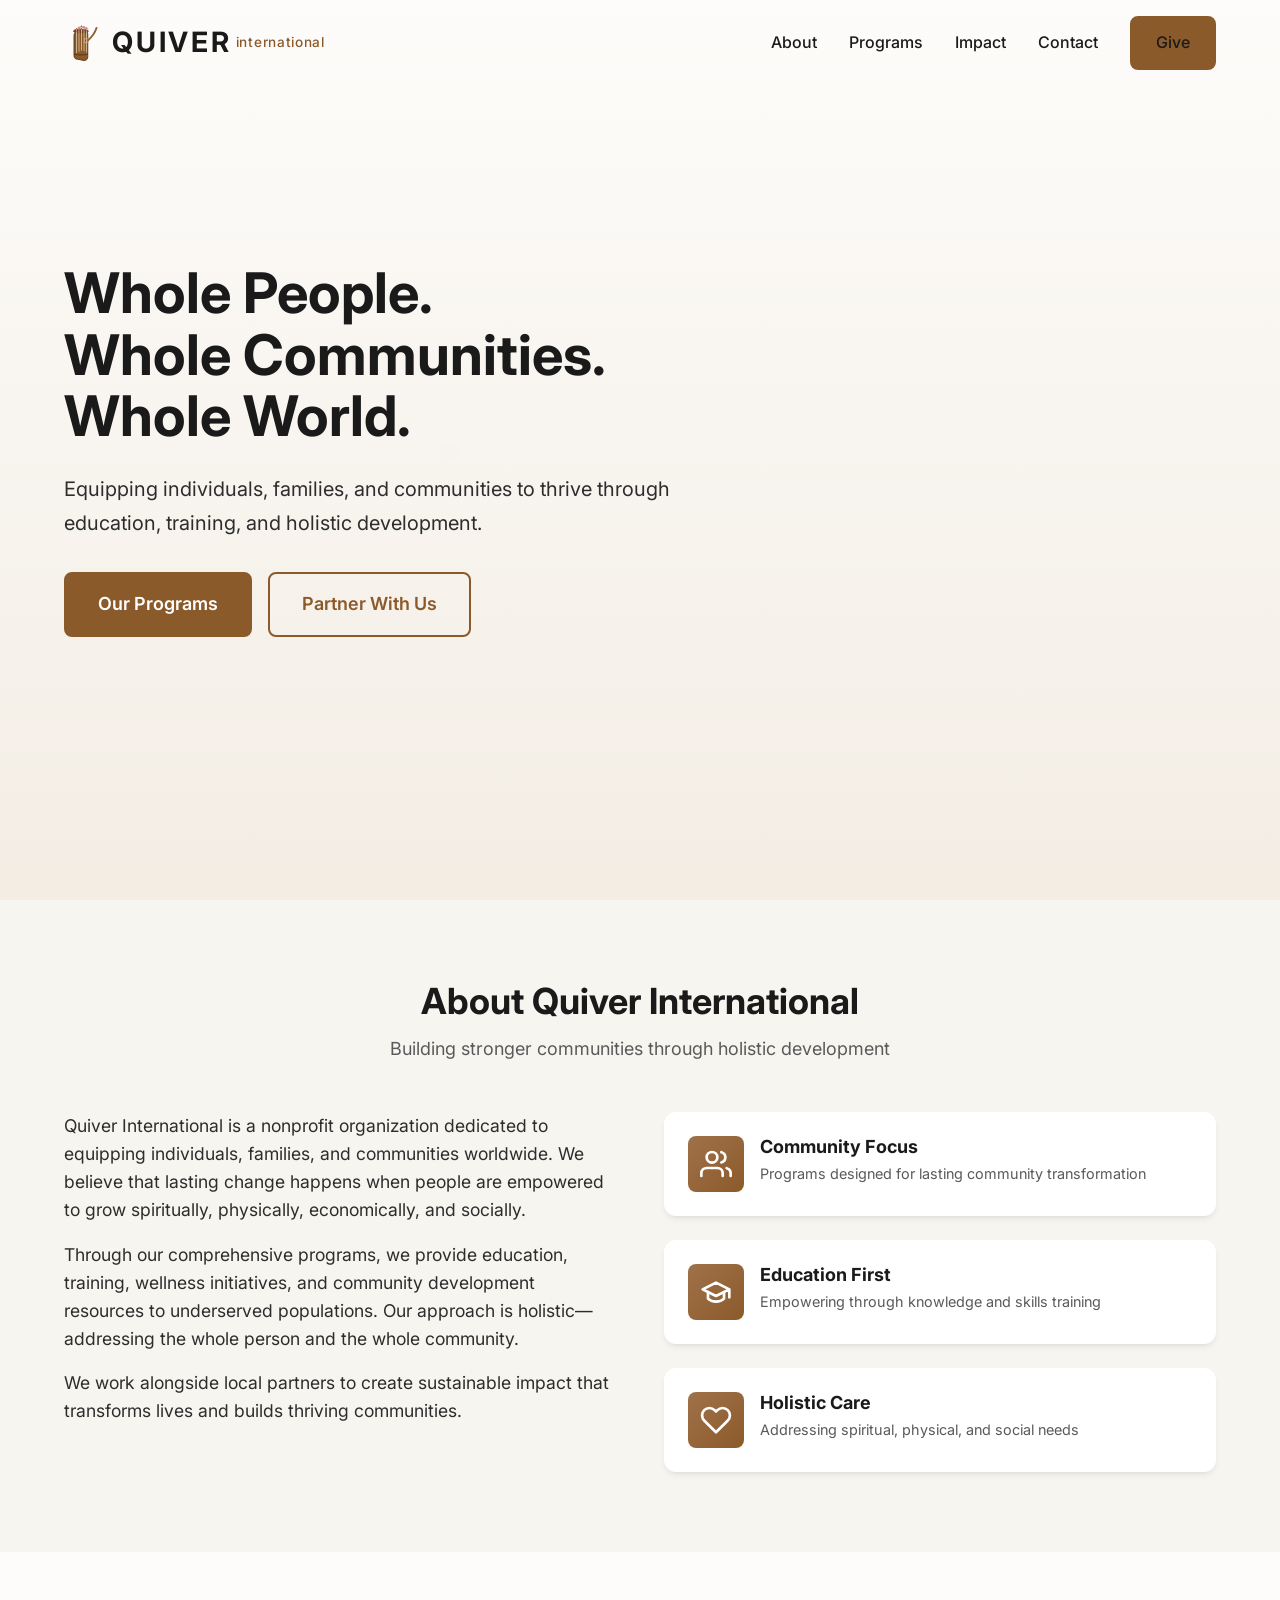
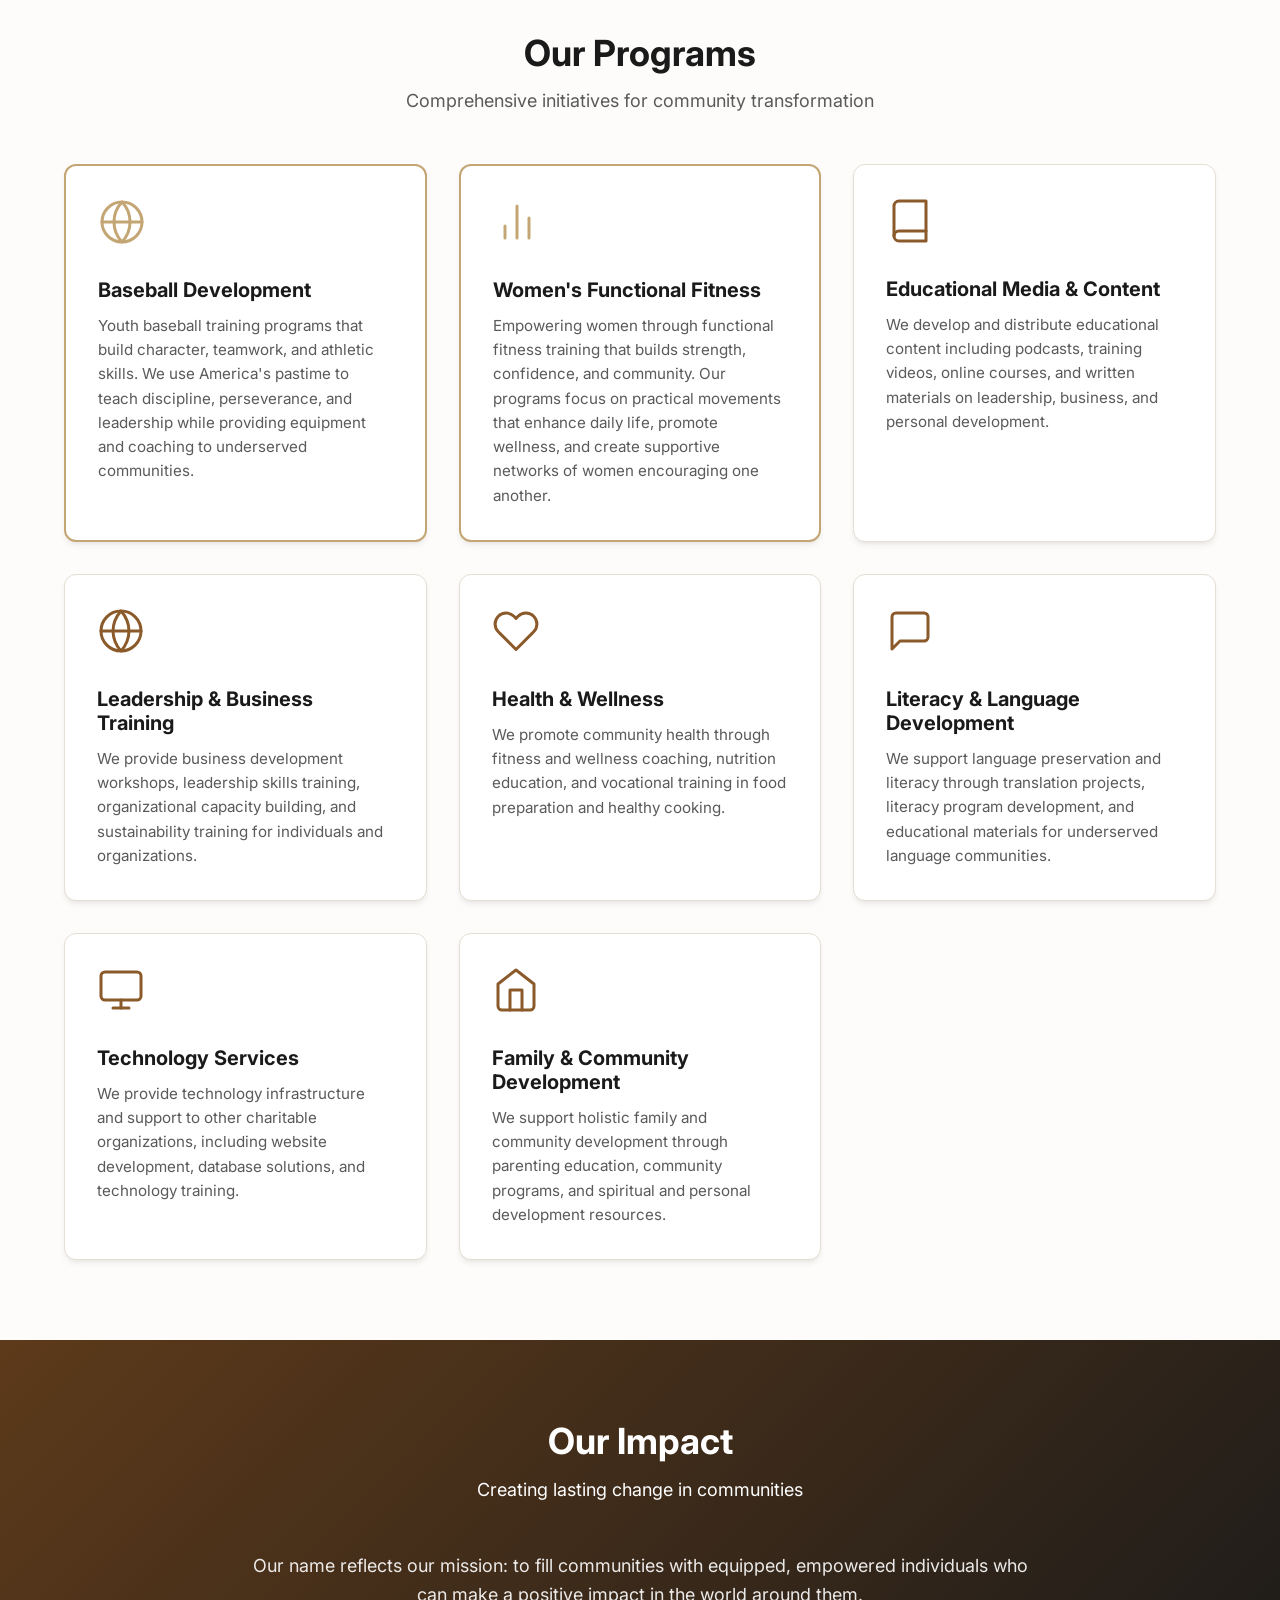
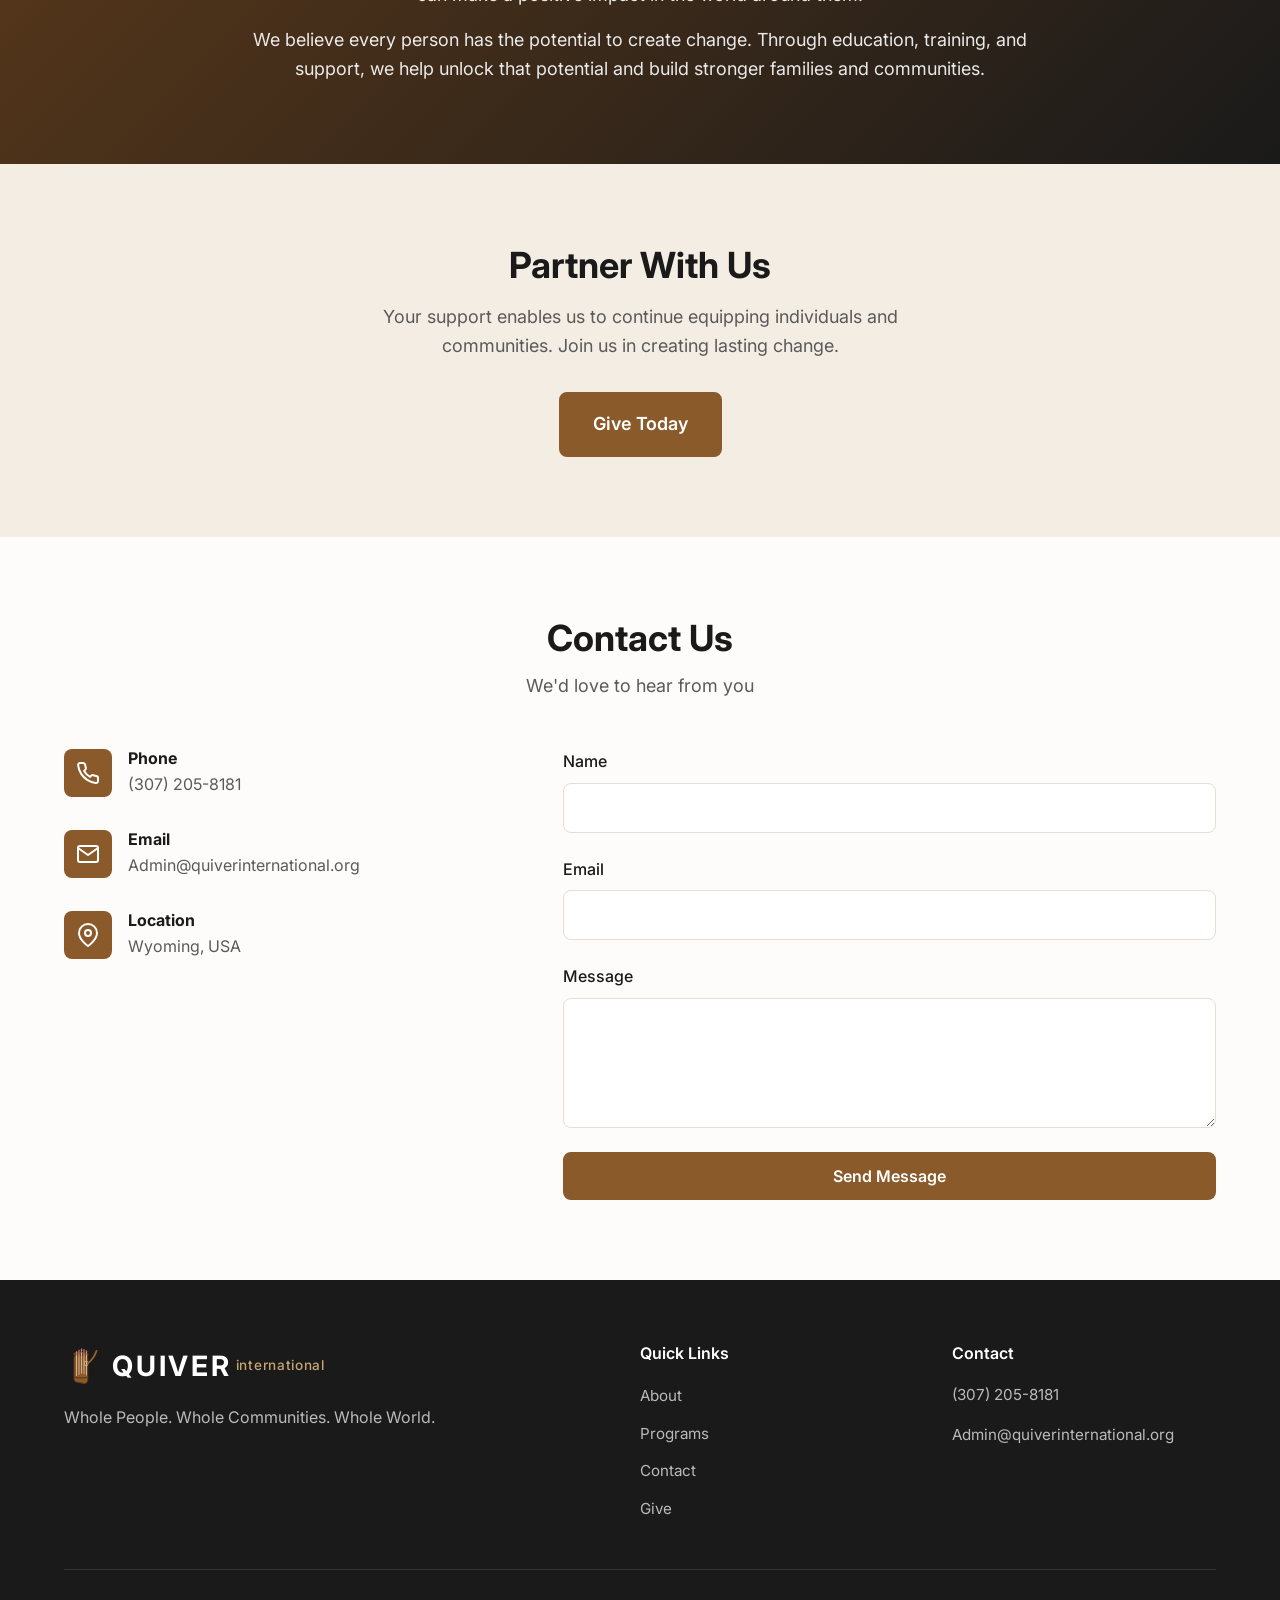
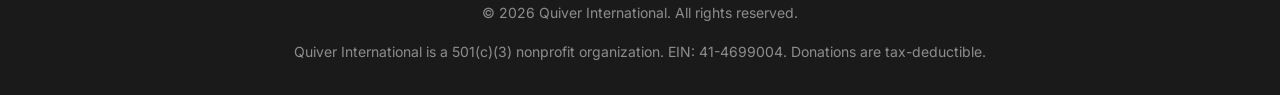
==== index.html @ 112a7ec3 "Initial commit: Quiver International nonprofit website - Main landing page with About, Programs, Imp" ====
<!DOCTYPE html>
<html lang="en">
<head>
    <meta charset="UTF-8">
    <meta name="viewport" content="width=device-width, initial-scale=1.0">
    <title>Quiver International | Whole People. Whole Communities. Whole World.</title>
    <meta name="description" content="Quiver International equips individuals, families, and communities through education, training, wellness initiatives, and holistic development programs.">
    <link rel="icon" type="image/svg+xml" href="assets/images/favicon.svg">
    <link rel="stylesheet" href="assets/css/style.css">
    <link rel="preconnect" href="https://fonts.googleapis.com">
    <link rel="preconnect" href="https://fonts.gstatic.com" crossorigin>
    <link href="https://fonts.googleapis.com/css2?family=Inter:wght@400;500;600;700;800&display=swap" rel="stylesheet">
</head>
<body>
    <!-- Navigation -->
    <nav class="navbar">
        <div class="container">
            <a href="index.html" class="logo">
                <img src="assets/images/favicon.svg" alt="" class="logo-icon">
                <span class="logo-text">QUIVER</span>
                <span class="logo-accent">international</span>
            </a>
            <button class="nav-toggle" aria-label="Toggle navigation">
                <span></span>
                <span></span>
                <span></span>
            </button>
            <ul class="nav-menu">
                <li><a href="#about">About</a></li>
                <li><a href="#programs">Programs</a></li>
                <li><a href="#impact">Impact</a></li>
                <li><a href="#contact">Contact</a></li>
                <li><a href="give.html" class="btn btn-primary">Give</a></li>
            </ul>
        </div>
    </nav>

    <!-- Hero Section -->
    <header class="hero">
        <div class="hero-overlay"></div>
        <div class="container">
            <div class="hero-content">
                <h1>Whole People.<br>Whole Communities.<br>Whole World.</h1>
                <p class="hero-subtitle">Equipping individuals, families, and communities to thrive through education, training, and holistic development.</p>
                <div class="hero-buttons">
                    <a href="#programs" class="btn btn-primary btn-large">Our Programs</a>
                    <a href="give.html" class="btn btn-outline btn-large">Partner With Us</a>
                </div>
            </div>
        </div>
    </header>

    <!-- About Section -->
    <section id="about" class="section about">
        <div class="container">
            <div class="section-header">
                <h2>About Quiver International</h2>
                <p class="section-subtitle">Building stronger communities through holistic development</p>
            </div>
            <div class="about-grid">
                <div class="about-content">
                    <p>Quiver International is a nonprofit organization dedicated to equipping individuals, families, and communities worldwide. We believe that lasting change happens when people are empowered to grow spiritually, physically, economically, and socially.</p>
                    <p>Through our comprehensive programs, we provide education, training, wellness initiatives, and community development resources to underserved populations. Our approach is holistic—addressing the whole person and the whole community.</p>
                    <p>We work alongside local partners to create sustainable impact that transforms lives and builds thriving communities.</p>
                </div>
                <div class="about-stats">
                    <div class="stat-card">
                        <div class="stat-icon">
                            <svg xmlns="http://www.w3.org/2000/svg" width="32" height="32" viewBox="0 0 24 24" fill="none" stroke="currentColor" stroke-width="2" stroke-linecap="round" stroke-linejoin="round"><path d="M17 21v-2a4 4 0 0 0-4-4H5a4 4 0 0 0-4 4v2"></path><circle cx="9" cy="7" r="4"></circle><path d="M23 21v-2a4 4 0 0 0-3-3.87"></path><path d="M16 3.13a4 4 0 0 1 0 7.75"></path></svg>
                        </div>
                        <div>
                            <h3>Community Focus</h3>
                            <p>Programs designed for lasting community transformation</p>
                        </div>
                    </div>
                    <div class="stat-card">
                        <div class="stat-icon">
                            <svg xmlns="http://www.w3.org/2000/svg" width="32" height="32" viewBox="0 0 24 24" fill="none" stroke="currentColor" stroke-width="2" stroke-linecap="round" stroke-linejoin="round"><path d="M22 10v6M2 10l10-5 10 5-10 5z"></path><path d="M6 12v5c3 3 9 3 12 0v-5"></path></svg>
                        </div>
                        <div>
                            <h3>Education First</h3>
                            <p>Empowering through knowledge and skills training</p>
                        </div>
                    </div>
                    <div class="stat-card">
                        <div class="stat-icon">
                            <svg xmlns="http://www.w3.org/2000/svg" width="32" height="32" viewBox="0 0 24 24" fill="none" stroke="currentColor" stroke-width="2" stroke-linecap="round" stroke-linejoin="round"><path d="M20.84 4.61a5.5 5.5 0 0 0-7.78 0L12 5.67l-1.06-1.06a5.5 5.5 0 0 0-7.78 7.78l1.06 1.06L12 21.23l7.78-7.78 1.06-1.06a5.5 5.5 0 0 0 0-7.78z"></path></svg>
                        </div>
                        <div>
                            <h3>Holistic Care</h3>
                            <p>Addressing spiritual, physical, and social needs</p>
                        </div>
                    </div>
                </div>
            </div>
        </div>
    </section>

    <!-- Programs Section -->
    <section id="programs" class="section programs">
        <div class="container">
            <div class="section-header">
                <h2>Our Programs</h2>
                <p class="section-subtitle">Comprehensive initiatives for community transformation</p>
            </div>
            <div class="programs-grid">
                <div class="program-card featured">
                    <div class="program-icon">
                        <svg xmlns="http://www.w3.org/2000/svg" width="48" height="48" viewBox="0 0 24 24" fill="none" stroke="currentColor" stroke-width="1.5" stroke-linecap="round" stroke-linejoin="round"><circle cx="12" cy="12" r="10"></circle><path d="M12 2a14.5 14.5 0 0 0 0 20 14.5 14.5 0 0 0 0-20"></path><path d="M2 12h20"></path></svg>
                    </div>
                    <h3>Baseball Development</h3>
                    <p>Youth baseball training programs that build character, teamwork, and athletic skills. We use America's pastime to teach discipline, perseverance, and leadership while providing equipment and coaching to underserved communities.</p>
                </div>
                <div class="program-card featured">
                    <div class="program-icon">
                        <svg xmlns="http://www.w3.org/2000/svg" width="48" height="48" viewBox="0 0 24 24" fill="none" stroke="currentColor" stroke-width="1.5" stroke-linecap="round" stroke-linejoin="round"><path d="M18 20V10"></path><path d="M12 20V4"></path><path d="M6 20v-6"></path></svg>
                    </div>
                    <h3>Women's Functional Fitness</h3>
                    <p>Empowering women through functional fitness training that builds strength, confidence, and community. Our programs focus on practical movements that enhance daily life, promote wellness, and create supportive networks of women encouraging one another.</p>
                </div>
                <div class="program-card">
                    <div class="program-icon">
                        <svg xmlns="http://www.w3.org/2000/svg" width="48" height="48" viewBox="0 0 24 24" fill="none" stroke="currentColor" stroke-width="1.5" stroke-linecap="round" stroke-linejoin="round"><path d="M4 19.5A2.5 2.5 0 0 1 6.5 17H20"></path><path d="M6.5 2H20v20H6.5A2.5 2.5 0 0 1 4 19.5v-15A2.5 2.5 0 0 1 6.5 2z"></path></svg>
                    </div>
                    <h3>Educational Media & Content</h3>
                    <p>We develop and distribute educational content including podcasts, training videos, online courses, and written materials on leadership, business, and personal development.</p>
                </div>
                <div class="program-card">
                    <div class="program-icon">
                        <svg xmlns="http://www.w3.org/2000/svg" width="48" height="48" viewBox="0 0 24 24" fill="none" stroke="currentColor" stroke-width="1.5" stroke-linecap="round" stroke-linejoin="round"><circle cx="12" cy="12" r="10"></circle><line x1="2" y1="12" x2="22" y2="12"></line><path d="M12 2a15.3 15.3 0 0 1 4 10 15.3 15.3 0 0 1-4 10 15.3 15.3 0 0 1-4-10 15.3 15.3 0 0 1 4-10z"></path></svg>
                    </div>
                    <h3>Leadership & Business Training</h3>
                    <p>We provide business development workshops, leadership skills training, organizational capacity building, and sustainability training for individuals and organizations.</p>
                </div>
                <div class="program-card">
                    <div class="program-icon">
                        <svg xmlns="http://www.w3.org/2000/svg" width="48" height="48" viewBox="0 0 24 24" fill="none" stroke="currentColor" stroke-width="1.5" stroke-linecap="round" stroke-linejoin="round"><path d="M20.84 4.61a5.5 5.5 0 0 0-7.78 0L12 5.67l-1.06-1.06a5.5 5.5 0 0 0-7.78 7.78l1.06 1.06L12 21.23l7.78-7.78 1.06-1.06a5.5 5.5 0 0 0 0-7.78z"></path></svg>
                    </div>
                    <h3>Health & Wellness</h3>
                    <p>We promote community health through fitness and wellness coaching, nutrition education, and vocational training in food preparation and healthy cooking.</p>
                </div>
                <div class="program-card">
                    <div class="program-icon">
                        <svg xmlns="http://www.w3.org/2000/svg" width="48" height="48" viewBox="0 0 24 24" fill="none" stroke="currentColor" stroke-width="1.5" stroke-linecap="round" stroke-linejoin="round"><path d="M21 15a2 2 0 0 1-2 2H7l-4 4V5a2 2 0 0 1 2-2h14a2 2 0 0 1 2 2z"></path></svg>
                    </div>
                    <h3>Literacy & Language Development</h3>
                    <p>We support language preservation and literacy through translation projects, literacy program development, and educational materials for underserved language communities.</p>
                </div>
                <div class="program-card">
                    <div class="program-icon">
                        <svg xmlns="http://www.w3.org/2000/svg" width="48" height="48" viewBox="0 0 24 24" fill="none" stroke="currentColor" stroke-width="1.5" stroke-linecap="round" stroke-linejoin="round"><rect x="2" y="3" width="20" height="14" rx="2" ry="2"></rect><line x1="8" y1="21" x2="16" y2="21"></line><line x1="12" y1="17" x2="12" y2="21"></line></svg>
                    </div>
                    <h3>Technology Services</h3>
                    <p>We provide technology infrastructure and support to other charitable organizations, including website development, database solutions, and technology training.</p>
                </div>
                <div class="program-card">
                    <div class="program-icon">
                        <svg xmlns="http://www.w3.org/2000/svg" width="48" height="48" viewBox="0 0 24 24" fill="none" stroke="currentColor" stroke-width="1.5" stroke-linecap="round" stroke-linejoin="round"><path d="M3 9l9-7 9 7v11a2 2 0 0 1-2 2H5a2 2 0 0 1-2-2z"></path><polyline points="9 22 9 12 15 12 15 22"></polyline></svg>
                    </div>
                    <h3>Family & Community Development</h3>
                    <p>We support holistic family and community development through parenting education, community programs, and spiritual and personal development resources.</p>
                </div>
            </div>
        </div>
    </section>

    <!-- Impact Section -->
    <section id="impact" class="section impact">
        <div class="container">
            <div class="section-header light">
                <h2>Our Impact</h2>
                <p class="section-subtitle">Creating lasting change in communities</p>
            </div>
            <div class="impact-content">
                <div class="impact-text">
                    <p>Our name reflects our mission: to fill communities with equipped, empowered individuals who can make a positive impact in the world around them.</p>
                    <p>We believe every person has the potential to create change. Through education, training, and support, we help unlock that potential and build stronger families and communities.</p>
                </div>
            </div>
        </div>
    </section>

    <!-- CTA Section -->
    <section class="section cta">
        <div class="container">
            <div class="cta-content">
                <h2>Partner With Us</h2>
                <p>Your support enables us to continue equipping individuals and communities. Join us in creating lasting change.</p>
                <a href="give.html" class="btn btn-primary btn-large">Give Today</a>
            </div>
        </div>
    </section>

    <!-- Contact Section -->
    <section id="contact" class="section contact">
        <div class="container">
            <div class="section-header">
                <h2>Contact Us</h2>
                <p class="section-subtitle">We'd love to hear from you</p>
            </div>
            <div class="contact-grid">
                <div class="contact-info">
                    <div class="contact-item">
                        <div class="contact-icon">
                            <svg xmlns="http://www.w3.org/2000/svg" width="24" height="24" viewBox="0 0 24 24" fill="none" stroke="currentColor" stroke-width="2" stroke-linecap="round" stroke-linejoin="round"><path d="M22 16.92v3a2 2 0 0 1-2.18 2 19.79 19.79 0 0 1-8.63-3.07 19.5 19.5 0 0 1-6-6 19.79 19.79 0 0 1-3.07-8.67A2 2 0 0 1 4.11 2h3a2 2 0 0 1 2 1.72 12.84 12.84 0 0 0 .7 2.81 2 2 0 0 1-.45 2.11L8.09 9.91a16 16 0 0 0 6 6l1.27-1.27a2 2 0 0 1 2.11-.45 12.84 12.84 0 0 0 2.81.7A2 2 0 0 1 22 16.92z"></path></svg>
                        </div>
                        <div>
                            <h4>Phone</h4>
                            <a href="tel:+13072058181">(307) 205-8181</a>
                        </div>
                    </div>
                    <div class="contact-item">
                        <div class="contact-icon">
                            <svg xmlns="http://www.w3.org/2000/svg" width="24" height="24" viewBox="0 0 24 24" fill="none" stroke="currentColor" stroke-width="2" stroke-linecap="round" stroke-linejoin="round"><path d="M4 4h16c1.1 0 2 .9 2 2v12c0 1.1-.9 2-2 2H4c-1.1 0-2-.9-2-2V6c0-1.1.9-2 2-2z"></path><polyline points="22,6 12,13 2,6"></polyline></svg>
                        </div>
                        <div>
                            <h4>Email</h4>
                            <a href="mailto:Admin@quiverinternational.org">Admin@quiverinternational.org</a>
                        </div>
                    </div>
                    <div class="contact-item">
                        <div class="contact-icon">
                            <svg xmlns="http://www.w3.org/2000/svg" width="24" height="24" viewBox="0 0 24 24" fill="none" stroke="currentColor" stroke-width="2" stroke-linecap="round" stroke-linejoin="round"><path d="M21 10c0 7-9 13-9 13s-9-6-9-13a9 9 0 0 1 18 0z"></path><circle cx="12" cy="10" r="3"></circle></svg>
                        </div>
                        <div>
                            <h4>Location</h4>
                            <p>Wyoming, USA</p>
                        </div>
                    </div>
                </div>
                <div class="contact-form-wrapper">
                    <form class="contact-form" action="https://formspree.io/f/your-form-id" method="POST">
                        <div class="form-group">
                            <label for="name">Name</label>
                            <input type="text" id="name" name="name" required>
                        </div>
                        <div class="form-group">
                            <label for="email">Email</label>
                            <input type="email" id="email" name="email" required>
                        </div>
                        <div class="form-group">
                            <label for="message">Message</label>
                            <textarea id="message" name="message" rows="5" required></textarea>
                        </div>
                        <button type="submit" class="btn btn-primary">Send Message</button>
                    </form>
                </div>
            </div>
        </div>
    </section>

    <!-- Footer -->
    <footer class="footer">
        <div class="container">
            <div class="footer-content">
                <div class="footer-brand">
                    <a href="index.html" class="logo">
                        <img src="assets/images/favicon.svg" alt="" class="logo-icon">
                        <span class="logo-text">Quiver</span>
                        <span class="logo-accent">International</span>
                    </a>
                    <p>Whole People. Whole Communities. Whole World.</p>
                </div>
                <div class="footer-links">
                    <h4>Quick Links</h4>
                    <ul>
                        <li><a href="#about">About</a></li>
                        <li><a href="#programs">Programs</a></li>
                        <li><a href="#contact">Contact</a></li>
                        <li><a href="give.html">Give</a></li>
                    </ul>
                </div>
                <div class="footer-contact">
                    <h4>Contact</h4>
                    <p><a href="tel:+13072058181">(307) 205-8181</a></p>
                    <p><a href="mailto:Admin@quiverinternational.org">Admin@quiverinternational.org</a></p>
                </div>
            </div>
            <div class="footer-bottom">
                <p>&copy; 2026 Quiver International. All rights reserved.</p>
                <p>Quiver International is a 501(c)(3) nonprofit organization. EIN: 41-4699004. Donations are tax-deductible.</p>
            </div>
        </div>
    </footer>

    <script>
        // Mobile navigation toggle
        const navToggle = document.querySelector('.nav-toggle');
        const navMenu = document.querySelector('.nav-menu');

        navToggle.addEventListener('click', () => {
            navMenu.classList.toggle('active');
            navToggle.classList.toggle('active');
        });

        // Smooth scrolling for anchor links
        document.querySelectorAll('a[href^="#"]').forEach(anchor => {
            anchor.addEventListener('click', function (e) {
                e.preventDefault();
                const target = document.querySelector(this.getAttribute('href'));
                if (target) {
                    target.scrollIntoView({
                        behavior: 'smooth',
                        block: 'start'
                    });
                    // Close mobile menu if open
                    navMenu.classList.remove('active');
                    navToggle.classList.remove('active');
                }
            });
        });

        // Navbar background on scroll
        window.addEventListener('scroll', () => {
            const navbar = document.querySelector('.navbar');
            if (window.scrollY > 50) {
                navbar.classList.add('scrolled');
            } else {
                navbar.classList.remove('scrolled');
            }
        });
    </script>
</body>
</html>
---- assets/css/style.css ----
/* ========================================
   QUIVER INTERNATIONAL - STYLESHEET
   Light Professional Theme
   ======================================== */

/* CSS Variables - Warm Brown/Tan Palette */
:root {
    --color-primary: #8B5A2B;
    --color-primary-dark: #5D3A1A;
    --color-primary-light: #A0724A;
    --color-secondary: #1A1A1A;
    --color-accent: #C4A574;
    --color-accent-dark: #A68B5B;
    --color-text: #2D2D2D;
    --color-text-light: #5A5A5A;
    --color-background: #FDFCFA;
    --color-background-alt: #F7F5F0;
    --color-background-warm: #F3EDE4;
    --color-border: #E5DED3;
    --font-primary: 'Inter', -apple-system, BlinkMacSystemFont, sans-serif;
    --font-heading: 'Inter', -apple-system, BlinkMacSystemFont, sans-serif;
    --shadow-sm: 0 1px 2px 0 rgb(0 0 0 / 0.04);
    --shadow: 0 4px 6px -1px rgb(0 0 0 / 0.07), 0 2px 4px -2px rgb(0 0 0 / 0.05);
    --shadow-lg: 0 10px 15px -3px rgb(0 0 0 / 0.08), 0 4px 6px -4px rgb(0 0 0 / 0.05);
    --radius: 8px;
    --radius-lg: 12px;
    --transition: all 0.3s ease;
}

/* Reset & Base */
*, *::before, *::after {
    box-sizing: border-box;
    margin: 0;
    padding: 0;
}

html {
    scroll-behavior: smooth;
}

body {
    font-family: var(--font-primary);
    font-size: 16px;
    line-height: 1.6;
    color: var(--color-text);
    background-color: var(--color-background);
}

h1, h2, h3, h4, h5, h6 {
    font-family: var(--font-heading);
    font-weight: 700;
    line-height: 1.2;
    color: var(--color-secondary);
}

h1 { font-size: 3rem; }
h2 { font-size: 2.25rem; }
h3 { font-size: 1.5rem; }
h4 { font-size: 1.25rem; }

p { margin-bottom: 1rem; }
p:last-child { margin-bottom: 0; }

a {
    color: var(--color-primary);
    text-decoration: none;
    transition: var(--transition);
}

a:hover {
    color: var(--color-primary-dark);
}

img {
    max-width: 100%;
    height: auto;
}

ul {
    list-style: none;
}

/* Container */
.container {
    width: 100%;
    max-width: 1200px;
    margin: 0 auto;
    padding: 0 1.5rem;
}

/* Buttons */
.btn {
    display: inline-block;
    padding: 0.75rem 1.5rem;
    font-family: var(--font-primary);
    font-size: 1rem;
    font-weight: 600;
    text-align: center;
    border-radius: var(--radius);
    border: 2px solid transparent;
    cursor: pointer;
    transition: var(--transition);
}

.btn-primary {
    background-color: var(--color-primary);
    color: white;
    border-color: var(--color-primary);
}

.btn-primary:hover {
    background-color: var(--color-primary-dark);
    border-color: var(--color-primary-dark);
    color: white;
}

.btn-outline {
    background-color: transparent;
    color: var(--color-primary);
    border-color: var(--color-primary);
}

.btn-outline:hover {
    background-color: var(--color-primary);
    color: white;
}

.btn-large {
    padding: 1rem 2rem;
    font-size: 1.125rem;
}

/* Navigation */
.navbar {
    position: fixed;
    top: 0;
    left: 0;
    right: 0;
    z-index: 1000;
    padding: 1rem 0;
    transition: var(--transition);
}

.navbar .container {
    display: flex;
    align-items: center;
    justify-content: space-between;
}

.navbar.scrolled {
    background-color: var(--color-background);
    box-shadow: var(--shadow);
    padding: 0.75rem 0;
}

.logo {
    display: flex;
    align-items: center;
    gap: 0.5rem;
    font-size: 1.5rem;
    font-weight: 700;
}

.logo-icon {
    width: 40px;
    height: 40px;
}

.logo-text {
    font-family: var(--font-heading);
    font-size: 1.75rem;
    font-weight: 700;
    letter-spacing: 0.1em;
    text-transform: uppercase;
    color: var(--color-secondary);
}

.logo-accent {
    font-family: var(--font-primary);
    font-size: 0.85rem;
    font-weight: 500;
    letter-spacing: 0.05em;
    text-transform: lowercase;
    color: var(--color-primary);
    margin-left: -0.25rem;
}

.nav-menu {
    display: flex;
    align-items: center;
    gap: 2rem;
}

.nav-menu a {
    font-weight: 500;
    color: var(--color-secondary);
}

.nav-menu a:hover {
    color: var(--color-primary);
}

.nav-toggle {
    display: none;
    flex-direction: column;
    gap: 5px;
    background: none;
    border: none;
    cursor: pointer;
    padding: 0.5rem;
}

.nav-toggle span {
    width: 24px;
    height: 2px;
    background-color: var(--color-secondary);
    transition: var(--transition);
}

/* Hero Section - Light Theme */
.hero {
    position: relative;
    min-height: 100vh;
    display: flex;
    align-items: center;
    background: linear-gradient(180deg, #FDFCFA 0%, #F3EDE4 100%);
    overflow: hidden;
}

.hero-overlay {
    position: absolute;
    inset: 0;
    background: url('data:image/svg+xml,<svg xmlns="http://www.w3.org/2000/svg" viewBox="0 0 100 100"><defs><pattern id="grain" width="100" height="100" patternUnits="userSpaceOnUse"><circle cx="50" cy="50" r="1" fill="%23C4A574" opacity="0.03"/></pattern></defs><rect width="100" height="100" fill="url(%23grain)"/></svg>');
    opacity: 0.5;
}

.hero-content {
    position: relative;
    z-index: 1;
    max-width: 700px;
}

.hero h1 {
    color: var(--color-secondary);
    font-size: 3.5rem;
    margin-bottom: 1.5rem;
    line-height: 1.1;
}

.hero-subtitle {
    font-size: 1.25rem;
    color: var(--color-text);
    margin-bottom: 2rem;
    line-height: 1.7;
}

.hero-buttons {
    display: flex;
    gap: 1rem;
    flex-wrap: wrap;
}

.hero .btn-primary {
    background-color: var(--color-primary);
    border-color: var(--color-primary);
}

.hero .btn-primary:hover {
    background-color: var(--color-primary-dark);
    border-color: var(--color-primary-dark);
}

.hero .btn-outline {
    color: var(--color-primary);
    border-color: var(--color-primary);
}

.hero .btn-outline:hover {
    background-color: var(--color-primary);
    color: white;
}

/* Page Hero - Light Theme */
.page-hero {
    padding: 10rem 0 4rem;
    background: linear-gradient(180deg, #FDFCFA 0%, #F3EDE4 100%);
    text-align: center;
}

.page-hero h1 {
    color: var(--color-secondary);
    margin-bottom: 1rem;
}

.page-hero p {
    color: var(--color-text);
    font-size: 1.25rem;
    max-width: 600px;
    margin: 0 auto;
}

/* Sections */
.section {
    padding: 5rem 0;
}

.section-header {
    text-align: center;
    max-width: 700px;
    margin: 0 auto 3rem;
}

.section-header.light h2,
.section-header.light .section-subtitle {
    color: white;
}

.section-subtitle {
    font-size: 1.125rem;
    color: var(--color-text-light);
    margin-top: 0.75rem;
}

/* About Section */
.about {
    background-color: var(--color-background-alt);
}

.about-grid {
    display: grid;
    grid-template-columns: 1fr 1fr;
    gap: 3rem;
    align-items: start;
}

.about-content p {
    font-size: 1.1rem;
    color: var(--color-text);
}

.about-stats {
    display: flex;
    flex-direction: column;
    gap: 1.5rem;
}

.stat-card {
    background: white;
    padding: 1.5rem;
    border-radius: var(--radius-lg);
    box-shadow: var(--shadow);
    display: flex;
    gap: 1rem;
    align-items: flex-start;
}

.stat-icon {
    flex-shrink: 0;
    width: 56px;
    height: 56px;
    background: linear-gradient(135deg, var(--color-primary-light), var(--color-primary));
    border-radius: var(--radius);
    display: flex;
    align-items: center;
    justify-content: center;
    color: white;
}

.stat-card h3 {
    font-family: var(--font-primary);
    font-size: 1.125rem;
    margin-bottom: 0.25rem;
}

.stat-card p {
    font-size: 0.9rem;
    color: var(--color-text-light);
}

/* Programs Section */
.programs-grid {
    display: grid;
    grid-template-columns: repeat(3, 1fr);
    gap: 2rem;
}

.program-card {
    background: white;
    padding: 2rem;
    border-radius: var(--radius-lg);
    box-shadow: var(--shadow);
    border: 1px solid var(--color-border);
    transition: var(--transition);
}

.program-card:hover {
    transform: translateY(-4px);
    box-shadow: var(--shadow-lg);
}

.program-icon {
    color: var(--color-primary);
    margin-bottom: 1.5rem;
}

.program-card h3 {
    font-family: var(--font-primary);
    font-size: 1.25rem;
    margin-bottom: 0.75rem;
}

.program-card p {
    color: var(--color-text-light);
    font-size: 0.95rem;
}

/* Featured program highlight */
.program-card.featured {
    border-color: var(--color-accent);
    border-width: 2px;
}

.program-card.featured .program-icon {
    color: var(--color-accent);
}

/* Impact Section */
.impact {
    background: linear-gradient(135deg, #5D3A1A 0%, #1A1A1A 100%);
    color: white;
}

.impact-content {
    max-width: 800px;
    margin: 0 auto;
    text-align: center;
}

.impact-text blockquote {
    font-family: var(--font-heading);
    font-size: 1.75rem;
    font-style: italic;
    margin-bottom: 1.5rem;
    line-height: 1.5;
}

.impact-text cite {
    display: block;
    font-style: normal;
    font-size: 1rem;
    color: var(--color-accent);
    margin-top: 0.5rem;
}

.impact-text p {
    font-size: 1.125rem;
    color: rgba(255, 255, 255, 0.9);
}

/* CTA Section */
.cta {
    background-color: var(--color-background-warm);
    text-align: center;
}

.cta-content {
    max-width: 600px;
    margin: 0 auto;
}

.cta h2 {
    margin-bottom: 1rem;
}

.cta p {
    font-size: 1.125rem;
    color: var(--color-text-light);
    margin-bottom: 2rem;
}

.cta-buttons {
    display: flex;
    justify-content: center;
    gap: 1rem;
    flex-wrap: wrap;
}

/* Contact Section */
.contact-grid {
    display: grid;
    grid-template-columns: 1fr 1.5fr;
    gap: 4rem;
}

.contact-info {
    display: flex;
    flex-direction: column;
    gap: 2rem;
}

.contact-item {
    display: flex;
    gap: 1rem;
    align-items: flex-start;
}

.contact-icon {
    flex-shrink: 0;
    width: 48px;
    height: 48px;
    background: var(--color-primary);
    border-radius: var(--radius);
    display: flex;
    align-items: center;
    justify-content: center;
    color: white;
}

.contact-item h4 {
    font-family: var(--font-primary);
    font-size: 1rem;
    margin-bottom: 0.25rem;
}

.contact-item a,
.contact-item p {
    color: var(--color-text-light);
    font-size: 1rem;
}

.contact-item a:hover {
    color: var(--color-primary);
}

/* Contact Form */
.contact-form {
    display: flex;
    flex-direction: column;
    gap: 1.5rem;
}

.form-group {
    display: flex;
    flex-direction: column;
    gap: 0.5rem;
}

.form-group label {
    font-weight: 500;
    color: var(--color-secondary);
}

.form-group input,
.form-group textarea {
    padding: 0.875rem 1rem;
    font-family: var(--font-primary);
    font-size: 1rem;
    border: 1px solid var(--color-border);
    border-radius: var(--radius);
    background-color: white;
    transition: var(--transition);
}

.form-group input:focus,
.form-group textarea:focus {
    outline: none;
    border-color: var(--color-primary);
    box-shadow: 0 0 0 3px rgba(139, 90, 43, 0.15);
}

.form-group textarea {
    resize: vertical;
    min-height: 120px;
}

/* Footer */
.footer {
    background-color: var(--color-secondary);
    color: white;
    padding: 4rem 0 2rem;
}

.footer-content {
    display: grid;
    grid-template-columns: 2fr 1fr 1fr;
    gap: 3rem;
    padding-bottom: 3rem;
    border-bottom: 1px solid rgba(255, 255, 255, 0.1);
}

.footer-brand p {
    color: rgba(255, 255, 255, 0.7);
    margin-top: 1rem;
}

.footer .logo-text {
    color: white;
}

.footer .logo-accent {
    color: var(--color-accent);
}

.footer h4 {
    color: white;
    font-family: var(--font-primary);
    font-size: 1rem;
    font-weight: 600;
    margin-bottom: 1.25rem;
}

.footer-links ul {
    display: flex;
    flex-direction: column;
    gap: 0.75rem;
}

.footer-links a,
.footer-contact a,
.footer-contact p {
    color: rgba(255, 255, 255, 0.7);
    font-size: 0.95rem;
}

.footer-links a:hover,
.footer-contact a:hover {
    color: white;
}

.footer-bottom {
    padding-top: 2rem;
    text-align: center;
}

.footer-bottom p {
    color: rgba(255, 255, 255, 0.5);
    font-size: 0.875rem;
}

/* Give Page Styles */
.give-section {
    background-color: var(--color-background-alt);
}

.give-content {
    display: grid;
    grid-template-columns: 1fr 1fr;
    gap: 4rem;
    align-items: start;
}

.give-info h2 {
    margin-bottom: 1rem;
}

.give-info > p {
    font-size: 1.1rem;
    color: var(--color-text);
    margin-bottom: 2rem;
}

.give-impact {
    margin-bottom: 2rem;
}

.give-impact h3 {
    font-family: var(--font-primary);
    font-size: 1.125rem;
    margin-bottom: 1rem;
}

.impact-list {
    display: flex;
    flex-direction: column;
    gap: 0.75rem;
}

.impact-list li {
    display: flex;
    align-items: flex-start;
    gap: 0.75rem;
}

.impact-icon {
    flex-shrink: 0;
    width: 24px;
    height: 24px;
    background: var(--color-primary);
    border-radius: 50%;
    display: flex;
    align-items: center;
    justify-content: center;
    color: white;
}

.impact-list span:last-child {
    color: var(--color-text);
}

.tax-info {
    background: white;
    padding: 1.5rem;
    border-radius: var(--radius);
    border-left: 4px solid var(--color-accent);
}

.tax-info p:first-child {
    margin-bottom: 0.5rem;
}

.tax-info .ein {
    font-family: monospace;
    color: var(--color-text-light);
    font-size: 0.9rem;
    margin-top: 0.75rem;
}

.give-form-container {
    background: white;
    border-radius: var(--radius-lg);
    box-shadow: var(--shadow-lg);
    overflow: hidden;
    min-height: 500px;
}

.giving-placeholder {
    display: flex;
    align-items: center;
    justify-content: center;
    min-height: 500px;
    padding: 3rem;
    text-align: center;
}

.placeholder-content {
    max-width: 300px;
}

.placeholder-content svg {
    color: var(--color-accent);
    margin-bottom: 1.5rem;
}

.placeholder-content h3 {
    font-family: var(--font-primary);
    margin-bottom: 0.75rem;
}

.placeholder-content p {
    color: var(--color-text-light);
    margin-bottom: 1.5rem;
}

.placeholder-contact {
    display: flex;
    flex-direction: column;
    gap: 0.75rem;
}

/* Other Giving Options */
.other-giving {
    background: white;
}

.giving-options {
    display: grid;
    grid-template-columns: repeat(3, 1fr);
    gap: 2rem;
}

.giving-option {
    text-align: center;
    padding: 2rem;
}

.giving-option-icon {
    width: 64px;
    height: 64px;
    background: var(--color-background-warm);
    border-radius: 50%;
    display: flex;
    align-items: center;
    justify-content: center;
    margin: 0 auto 1.5rem;
    color: var(--color-primary);
}

.giving-option h3 {
    font-family: var(--font-primary);
    margin-bottom: 0.75rem;
}

.giving-option p {
    color: var(--color-text-light);
    font-size: 0.95rem;
}

/* Responsive Styles */
@media (max-width: 1024px) {
    .programs-grid {
        grid-template-columns: repeat(2, 1fr);
    }

    .footer-content {
        grid-template-columns: 1fr 1fr;
    }

    .footer-brand {
        grid-column: span 2;
    }
}

@media (max-width: 768px) {
    h1 { font-size: 2.25rem; }
    h2 { font-size: 1.75rem; }

    .nav-toggle {
        display: flex;
    }

    .nav-menu {
        position: fixed;
        top: 0;
        right: -100%;
        width: 80%;
        max-width: 300px;
        height: 100vh;
        background: var(--color-background);
        flex-direction: column;
        align-items: flex-start;
        padding: 6rem 2rem 2rem;
        gap: 1.5rem;
        transition: var(--transition);
        box-shadow: var(--shadow-lg);
    }

    .nav-menu.active {
        right: 0;
    }

    .nav-menu a {
        color: var(--color-secondary) !important;
        font-size: 1.125rem;
    }

    .nav-toggle.active span:nth-child(1) {
        transform: rotate(45deg) translate(5px, 5px);
    }

    .nav-toggle.active span:nth-child(2) {
        opacity: 0;
    }

    .nav-toggle.active span:nth-child(3) {
        transform: rotate(-45deg) translate(5px, -5px);
    }

    .hero h1 {
        font-size: 2.5rem;
    }

    .hero-buttons {
        flex-direction: column;
    }

    .about-grid,
    .contact-grid,
    .give-content {
        grid-template-columns: 1fr;
    }

    .programs-grid,
    .giving-options {
        grid-template-columns: 1fr;
    }

    .footer-content {
        grid-template-columns: 1fr;
        text-align: center;
    }

    .footer-brand {
        grid-column: auto;
    }

    .section {
        padding: 3rem 0;
    }
}

@media (max-width: 480px) {
    .container {
        padding: 0 1rem;
    }

    .hero h1 {
        font-size: 2rem;
    }

    .btn-large {
        padding: 0.875rem 1.5rem;
        font-size: 1rem;
    }
}
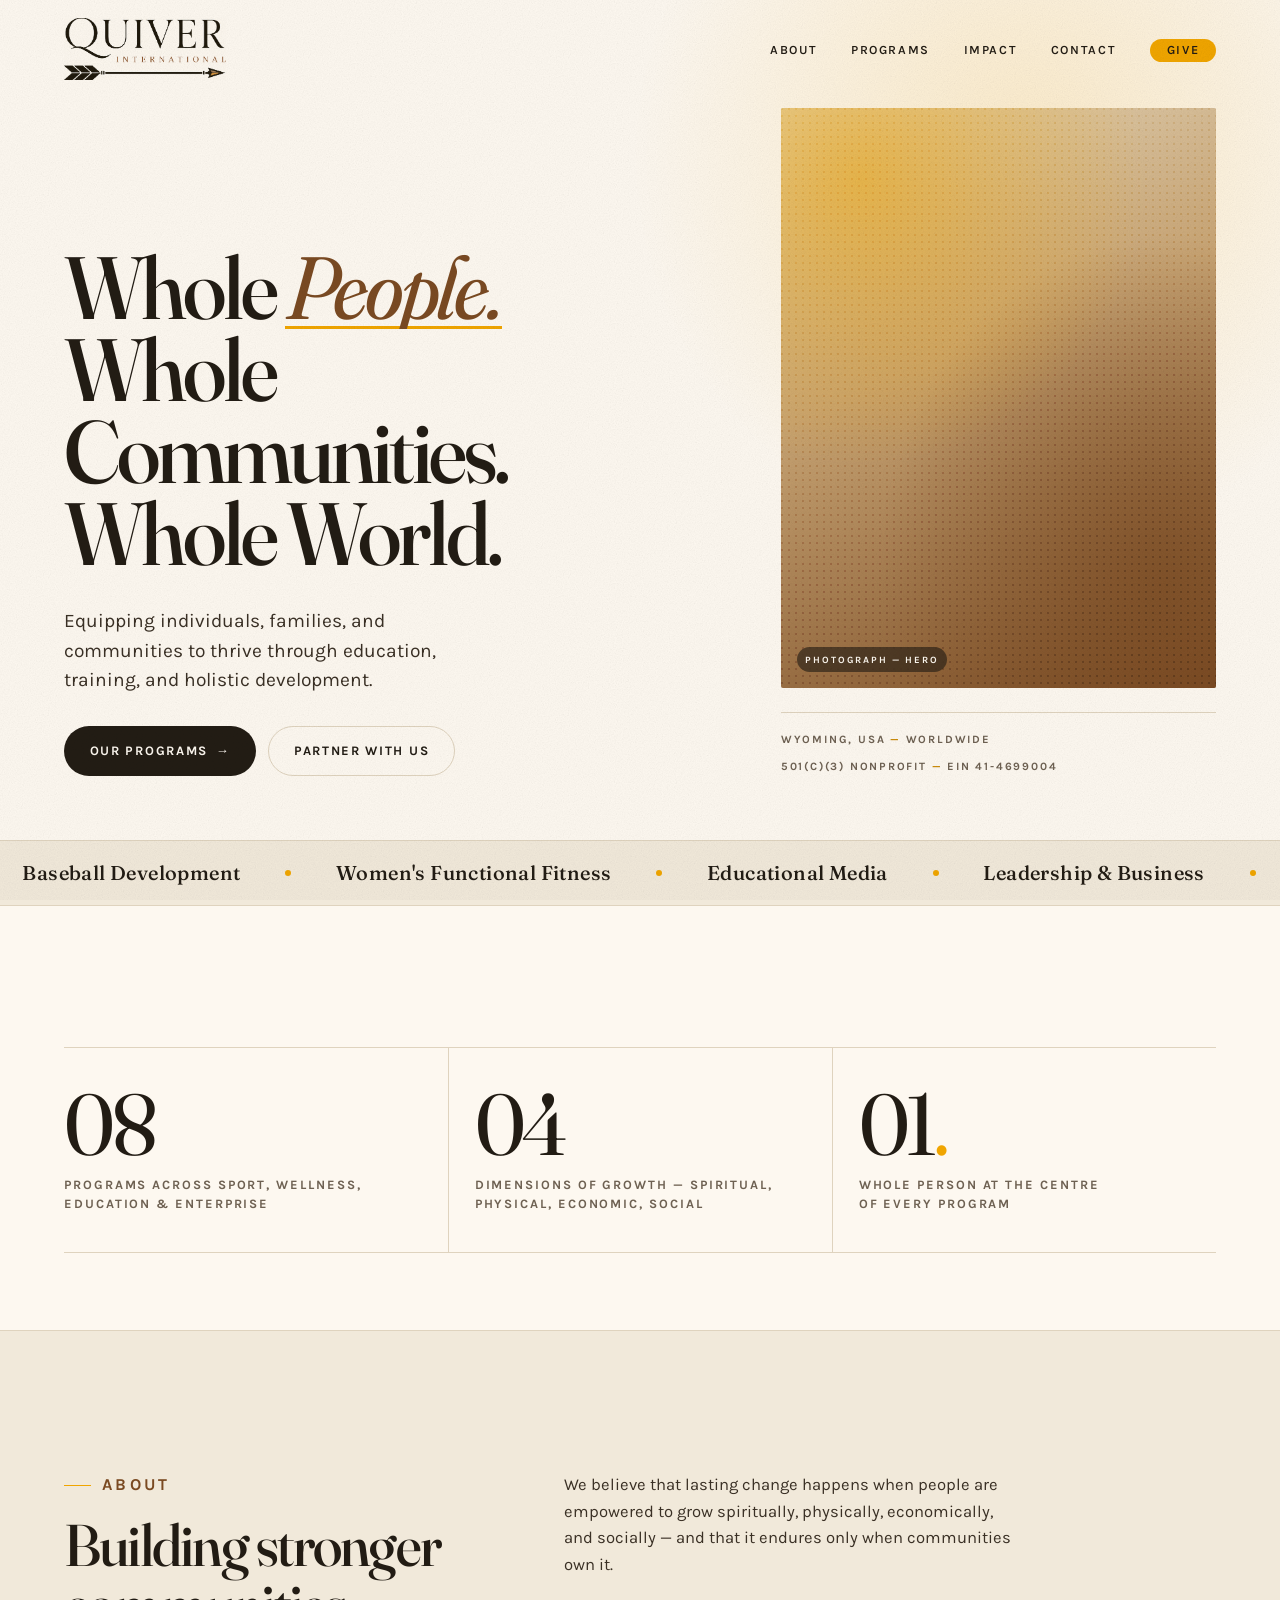
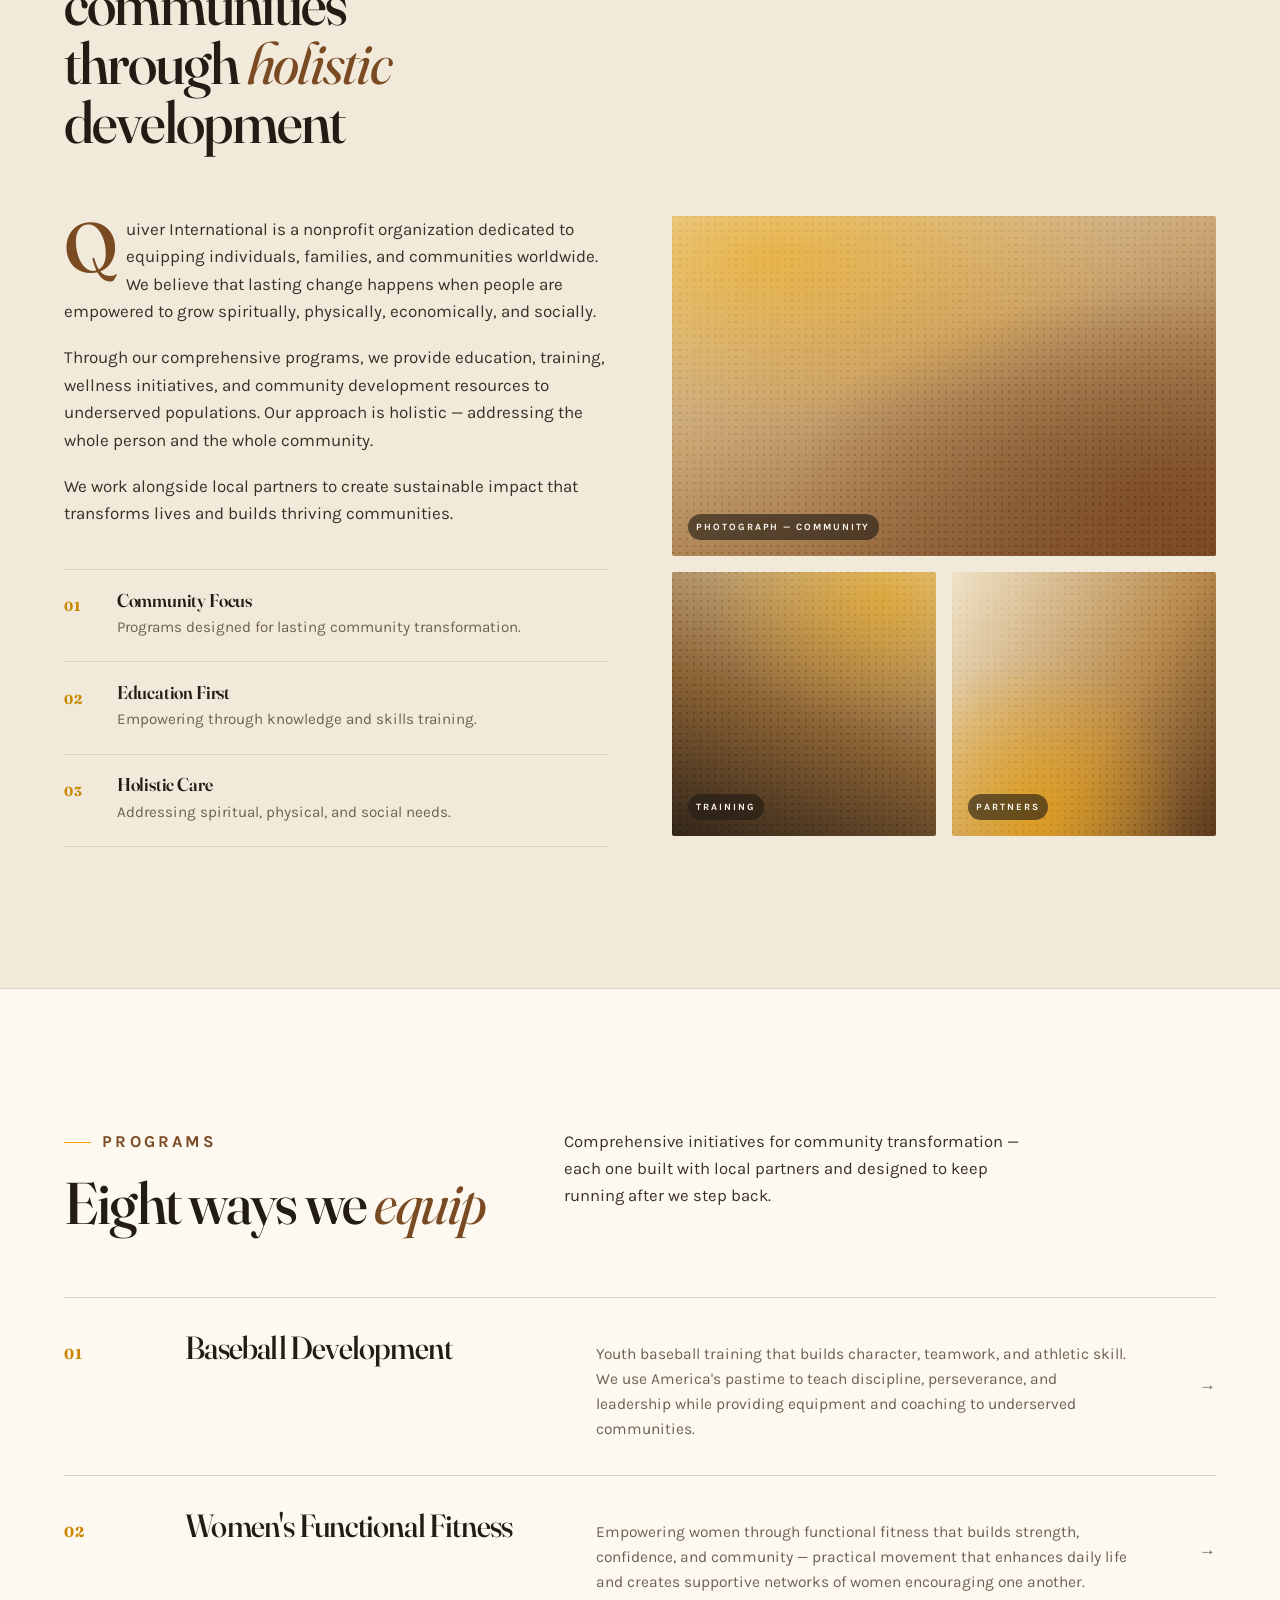
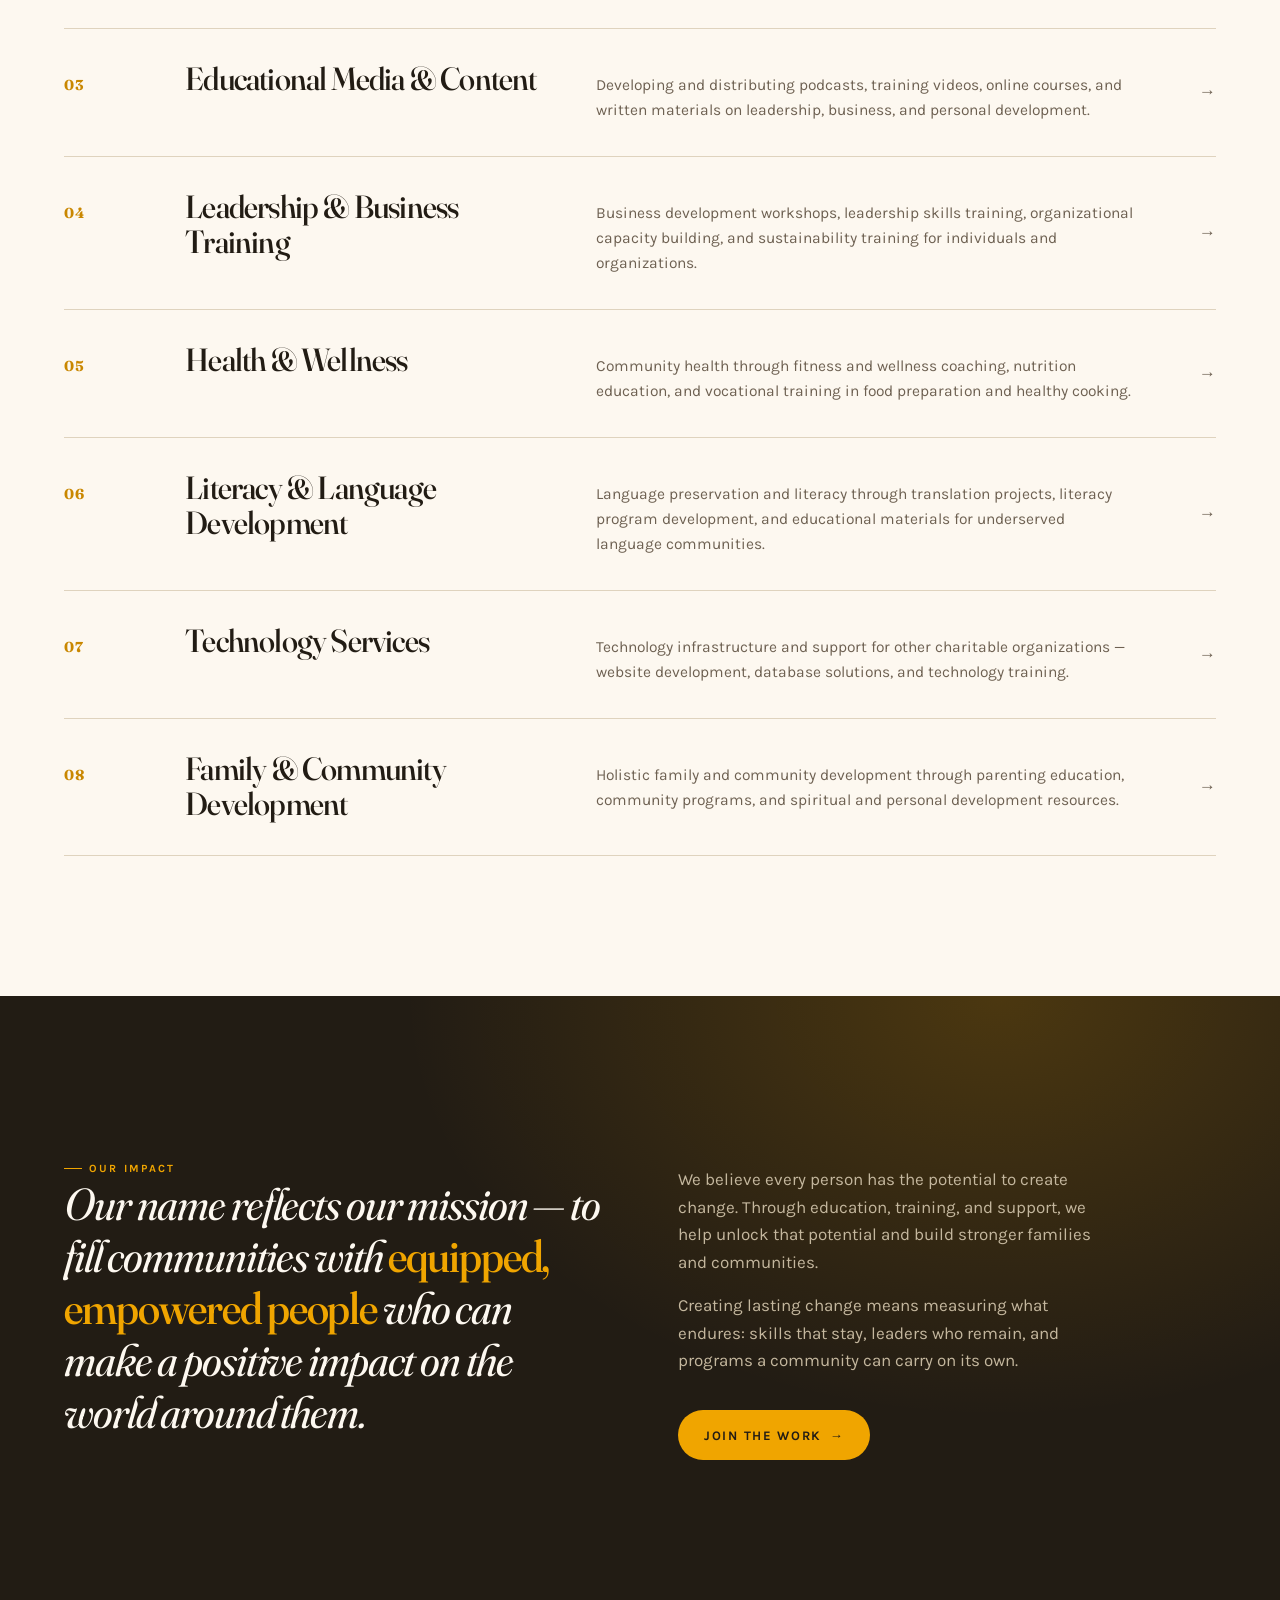
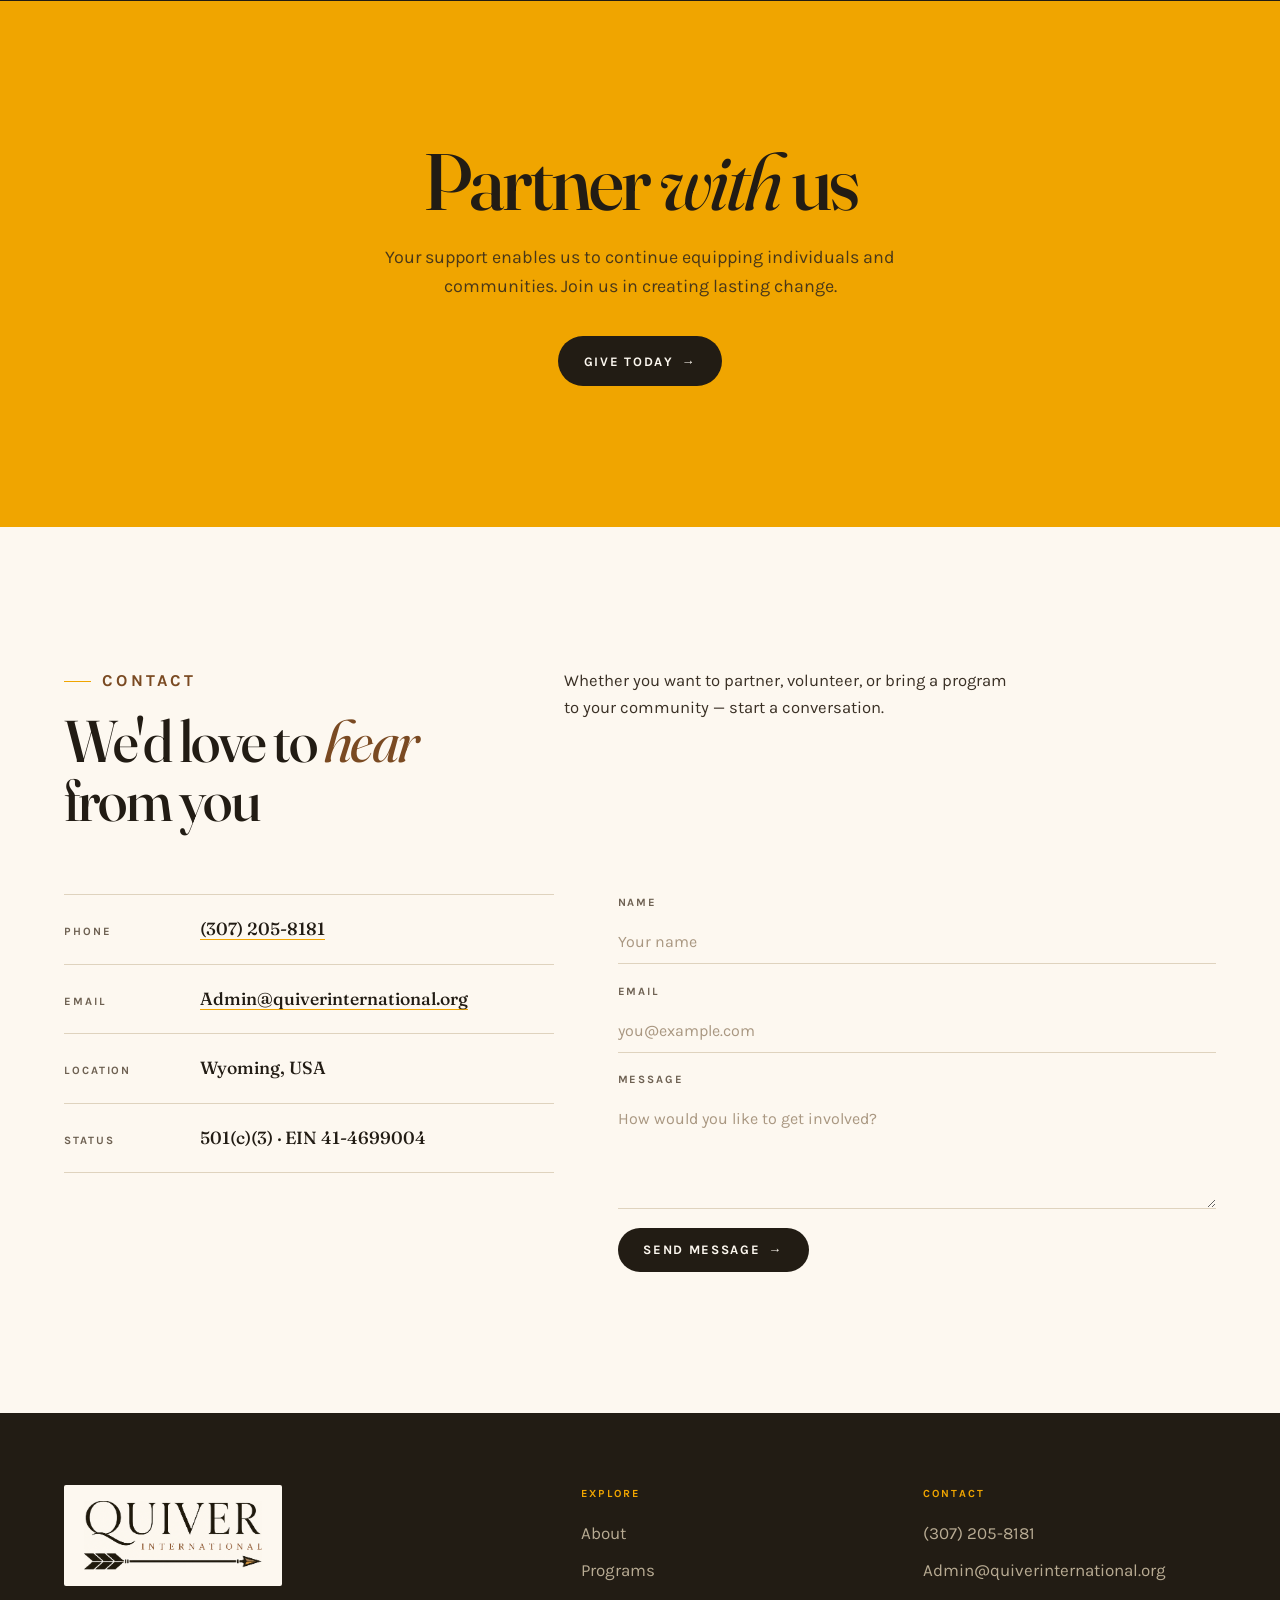
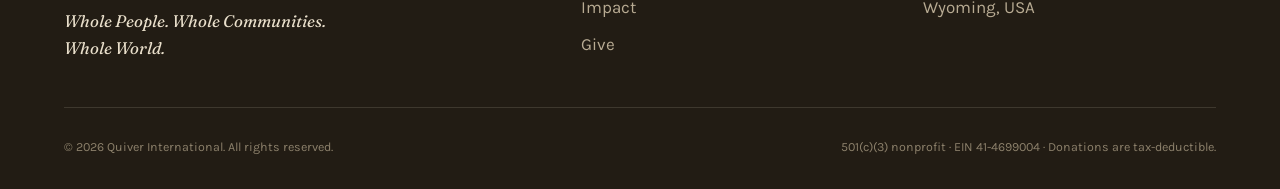
==== commit 0ea37156: "Redesign site with warm-editorial brand system Port the Quiver design handoff onto all live pages: c" ====
--- a/index.html
+++ b/index.html
@@ -1,324 +1,310 @@
 <!DOCTYPE html>
 <html lang="en">
 <head>
-    <meta charset="UTF-8">
-    <meta name="viewport" content="width=device-width, initial-scale=1.0">
-    <title>Quiver International | Whole People. Whole Communities. Whole World.</title>
-    <meta name="description" content="Quiver International equips individuals, families, and communities through education, training, wellness initiatives, and holistic development programs.">
-    <link rel="icon" type="image/svg+xml" href="assets/images/favicon.svg">
-    <link rel="stylesheet" href="assets/css/style.css">
-    <link rel="preconnect" href="https://fonts.googleapis.com">
-    <link rel="preconnect" href="https://fonts.gstatic.com" crossorigin>
-    <link href="https://fonts.googleapis.com/css2?family=Inter:wght@400;500;600;700;800&display=swap" rel="stylesheet">
+<meta charset="utf-8">
+<meta name="viewport" content="width=device-width, initial-scale=1">
+<title>Quiver International — Whole People. Whole Communities. Whole World.</title>
+<meta name="description" content="Quiver International equips individuals, families, and communities to thrive through education, training, and holistic development.">
+<meta name="theme-color" content="#FDF8F0">
+<meta name="color-scheme" content="light">
+<link rel="icon" type="image/svg+xml" href="assets/images/favicon.svg">
+<link rel="preconnect" href="https://fonts.googleapis.com">
+<link rel="preconnect" href="https://fonts.gstatic.com" crossorigin>
+<link href="https://fonts.googleapis.com/css2?family=Fraunces:ital,opsz,wght@0,9..144,300..900;1,9..144,300..900&family=Karla:ital,wght@0,300..800;1,300..800&display=swap" rel="stylesheet">
+<link rel="stylesheet" href="assets/css/site.css">
 </head>
 <body>
-    <!-- Navigation -->
-    <nav class="navbar">
-        <div class="container">
-            <a href="index.html" class="logo">
-                <img src="assets/images/favicon.svg" alt="" class="logo-icon">
-                <span class="logo-text">QUIVER</span>
-                <span class="logo-accent">international</span>
-            </a>
-            <button class="nav-toggle" aria-label="Toggle navigation">
-                <span></span>
-                <span></span>
-                <span></span>
-            </button>
-            <ul class="nav-menu">
-                <li><a href="#about">About</a></li>
-                <li><a href="#programs">Programs</a></li>
-                <li><a href="#impact">Impact</a></li>
-                <li><a href="#contact">Contact</a></li>
-                <li><a href="give.html" class="btn btn-primary">Give</a></li>
-            </ul>
+
+<!-- ══ NAV ══════════════════════════════════════════════ -->
+<header class="nav" id="nav">
+  <div class="wrap nav-in">
+    <a href="#top" class="brandmark" aria-label="Quiver International, home">
+      <img src="assets/images/quiver-international-logo.png" alt="Quiver International">
+    </a>
+
+    <nav>
+      <ul class="nav-links" id="menu">
+        <li><a href="#about">About</a></li>
+        <li><a href="#programs">Programs</a></li>
+        <li><a href="#impact">Impact</a></li>
+        <li><a href="#contact">Contact</a></li>
+        <li><a href="give.html" class="nav-give">Give</a></li>
+      </ul>
+    </nav>
+
+    <button class="burger" id="burger" aria-label="Menu" aria-expanded="false" aria-controls="menu">
+      <span></span><span></span><span></span>
+    </button>
+  </div>
+</header>
+
+<main id="top">
+
+<!-- ══ HERO ═════════════════════════════════════════════ -->
+<section class="hero">
+  <div class="wrap hero-grid">
+    <div>
+      <h1>
+        <span class="ln"><i>Whole <em>People.</em></i></span>
+        <span class="ln"><i>Whole Communities.</i></span>
+        <span class="ln"><i>Whole World.</i></span>
+      </h1>
+      <p class="hero-lede">Equipping individuals, families, and communities to thrive through education, training, and holistic development.</p>
+      <div class="hero-cta">
+        <a href="#programs" class="btn btn-solid">Our Programs <span class="arw">&rarr;</span></a>
+        <a href="give.html" class="btn btn-ghost">Partner With Us</a>
+      </div>
+    </div>
+
+    <div class="hero-side">
+      <div class="plate plate-tall">
+        <span class="plate-tag">Photograph — hero</span>
+      </div>
+      <div class="hero-meta">
+        <div>Wyoming, USA <i>&mdash;</i> Worldwide</div>
+        <div>501(c)(3) Nonprofit <i>&mdash;</i> EIN 41-4699004</div>
+      </div>
+    </div>
+  </div>
+
+  <div class="ticker" aria-hidden="true">
+    <div class="ticker-track">
+      <span>Baseball Development</span><span>Women's Functional Fitness</span><span>Educational Media</span><span>Leadership &amp; Business</span><span>Health &amp; Wellness</span><span>Literacy &amp; Language</span><span>Technology Services</span><span>Family &amp; Community</span>
+      <span>Baseball Development</span><span>Women's Functional Fitness</span><span>Educational Media</span><span>Leadership &amp; Business</span><span>Health &amp; Wellness</span><span>Literacy &amp; Language</span><span>Technology Services</span><span>Family &amp; Community</span>
+    </div>
+  </div>
+</section>
+
+<!-- ══ FIGURES ══════════════════════════════════════════ -->
+<section class="sec" style="padding-block:clamp(3rem,6vw,5rem)">
+  <div class="wrap">
+    <div class="figs rv">
+      <div class="fig">
+        <b>08</b>
+        <p>Programs across sport, wellness,<br>education &amp; enterprise</p>
+      </div>
+      <div class="fig">
+        <b>04</b>
+        <p>Dimensions of growth — spiritual,<br>physical, economic, social</p>
+      </div>
+      <div class="fig">
+        <b>01<span>.</span></b>
+        <p>Whole person at the centre<br>of every program</p>
+      </div>
+    </div>
+  </div>
+</section>
+
+<!-- ══ ABOUT ════════════════════════════════════════════ -->
+<section class="sec about" id="about">
+  <div class="wrap">
+    <div class="sec-head rv">
+      <div>
+        <p class="eyebrow">About</p>
+        <h2>Building stronger communities through <em>holistic</em> development</h2>
+      </div>
+      <p>We believe that lasting change happens when people are empowered to grow spiritually, physically, economically, and socially — and that it endures only when communities own it.</p>
+    </div>
+
+    <div class="about-grid">
+      <div class="about-copy rv">
+        <p>Quiver International is a nonprofit organization dedicated to equipping individuals, families, and communities worldwide. We believe that lasting change happens when people are empowered to grow spiritually, physically, economically, and socially.</p>
+        <p>Through our comprehensive programs, we provide education, training, wellness initiatives, and community development resources to underserved populations. Our approach is holistic — addressing the whole person and the whole community.</p>
+        <p>We work alongside local partners to create sustainable impact that transforms lives and builds thriving communities.</p>
+
+        <div class="pillars">
+          <div class="pillar">
+            <i>01</i>
+            <div>
+              <h4>Community Focus</h4>
+              <p>Programs designed for lasting community transformation.</p>
+            </div>
+          </div>
+          <div class="pillar">
+            <i>02</i>
+            <div>
+              <h4>Education First</h4>
+              <p>Empowering through knowledge and skills training.</p>
+            </div>
+          </div>
+          <div class="pillar">
+            <i>03</i>
+            <div>
+              <h4>Holistic Care</h4>
+              <p>Addressing spiritual, physical, and social needs.</p>
+            </div>
+          </div>
         </div>
-    </nav>
-
-    <!-- Hero Section -->
-    <header class="hero">
-        <div class="hero-overlay"></div>
-        <div class="container">
-            <div class="hero-content">
-                <h1>Whole People.<br>Whole Communities.<br>Whole World.</h1>
-                <p class="hero-subtitle">Equipping individuals, families, and communities to thrive through education, training, and holistic development.</p>
-                <div class="hero-buttons">
-                    <a href="#programs" class="btn btn-primary btn-large">Our Programs</a>
-                    <a href="give.html" class="btn btn-outline btn-large">Partner With Us</a>
-                </div>
-            </div>
+      </div>
+
+      <div class="about-visual rv">
+        <div class="plate plate-wide"><span class="plate-tag">Photograph — community</span></div>
+        <div class="plate plate-sq plate--b"><span class="plate-tag">Training</span></div>
+        <div class="plate plate-sq plate--c"><span class="plate-tag">Partners</span></div>
+      </div>
+    </div>
+  </div>
+</section>
+
+<!-- ══ PROGRAMS ═════════════════════════════════════════ -->
+<section class="sec" id="programs">
+  <div class="wrap">
+    <div class="sec-head rv">
+      <div>
+        <p class="eyebrow">Programs</p>
+        <h2>Eight ways we <em>equip</em></h2>
+      </div>
+      <p>Comprehensive initiatives for community transformation — each one built with local partners and designed to keep running after we step back.</p>
+    </div>
+
+    <div class="prog rv">
+      <a class="prog-row" href="#contact">
+        <span class="prog-n">01</span>
+        <h3 class="prog-t">Baseball Development</h3>
+        <p class="prog-d">Youth baseball training that builds character, teamwork, and athletic skill. We use America's pastime to teach discipline, perseverance, and leadership while providing equipment and coaching to underserved communities.</p>
+        <span class="prog-a" aria-hidden="true">&rarr;</span>
+      </a>
+      <a class="prog-row" href="#contact">
+        <span class="prog-n">02</span>
+        <h3 class="prog-t">Women's Functional Fitness</h3>
+        <p class="prog-d">Empowering women through functional fitness that builds strength, confidence, and community — practical movement that enhances daily life and creates supportive networks of women encouraging one another.</p>
+        <span class="prog-a" aria-hidden="true">&rarr;</span>
+      </a>
+      <a class="prog-row" href="#contact">
+        <span class="prog-n">03</span>
+        <h3 class="prog-t">Educational Media &amp; Content</h3>
+        <p class="prog-d">Developing and distributing podcasts, training videos, online courses, and written materials on leadership, business, and personal development.</p>
+        <span class="prog-a" aria-hidden="true">&rarr;</span>
+      </a>
+      <a class="prog-row" href="#contact">
+        <span class="prog-n">04</span>
+        <h3 class="prog-t">Leadership &amp; Business Training</h3>
+        <p class="prog-d">Business development workshops, leadership skills training, organizational capacity building, and sustainability training for individuals and organizations.</p>
+        <span class="prog-a" aria-hidden="true">&rarr;</span>
+      </a>
+      <a class="prog-row" href="#contact">
+        <span class="prog-n">05</span>
+        <h3 class="prog-t">Health &amp; Wellness</h3>
+        <p class="prog-d">Community health through fitness and wellness coaching, nutrition education, and vocational training in food preparation and healthy cooking.</p>
+        <span class="prog-a" aria-hidden="true">&rarr;</span>
+      </a>
+      <a class="prog-row" href="#contact">
+        <span class="prog-n">06</span>
+        <h3 class="prog-t">Literacy &amp; Language Development</h3>
+        <p class="prog-d">Language preservation and literacy through translation projects, literacy program development, and educational materials for underserved language communities.</p>
+        <span class="prog-a" aria-hidden="true">&rarr;</span>
+      </a>
+      <a class="prog-row" href="#contact">
+        <span class="prog-n">07</span>
+        <h3 class="prog-t">Technology Services</h3>
+        <p class="prog-d">Technology infrastructure and support for other charitable organizations — website development, database solutions, and technology training.</p>
+        <span class="prog-a" aria-hidden="true">&rarr;</span>
+      </a>
+      <a class="prog-row" href="#contact">
+        <span class="prog-n">08</span>
+        <h3 class="prog-t">Family &amp; Community Development</h3>
+        <p class="prog-d">Holistic family and community development through parenting education, community programs, and spiritual and personal development resources.</p>
+        <span class="prog-a" aria-hidden="true">&rarr;</span>
+      </a>
+    </div>
+  </div>
+</section>
+
+<!-- ══ IMPACT ═══════════════════════════════════════════ -->
+<section class="sec impact" id="impact">
+  <div class="wrap">
+    <div class="impact-grid">
+      <div class="rv">
+        <p class="eyebrow">Our Impact</p>
+        <blockquote>Our name reflects our mission — to fill communities with <b>equipped, empowered people</b> who can make a positive impact on the world around them.</blockquote>
+      </div>
+      <div class="rv">
+        <p class="impact-note">We believe every person has the potential to create change. Through education, training, and support, we help unlock that potential and build stronger families and communities.</p>
+        <p class="impact-note">Creating lasting change means measuring what endures: skills that stay, leaders who remain, and programs a community can carry on its own.</p>
+        <div style="margin-top:2.2rem"><a href="give.html" class="btn btn-solid" style="background:var(--saffron);color:var(--ink)">Join the work <span class="arw">&rarr;</span></a></div>
+      </div>
+    </div>
+  </div>
+</section>
+
+<!-- ══ GIVE ═════════════════════════════════════════════ -->
+<section class="sec give" id="give">
+  <div class="wrap rv">
+    <h2>Partner <em>with</em> us</h2>
+    <p>Your support enables us to continue equipping individuals and communities. Join us in creating lasting change.</p>
+    <a href="give.html" class="btn btn-solid">Give Today <span class="arw">&rarr;</span></a>
+  </div>
+</section>
+
+<!-- ══ CONTACT ══════════════════════════════════════════ -->
+<section class="sec" id="contact">
+  <div class="wrap">
+    <div class="sec-head rv">
+      <div>
+        <p class="eyebrow">Contact</p>
+        <h2>We'd love to <em>hear</em> from you</h2>
+      </div>
+      <p>Whether you want to partner, volunteer, or bring a program to your community — start a conversation.</p>
+    </div>
+
+    <div class="contact-grid">
+      <div class="cinfo rv">
+        <dl><dt>Phone</dt><dd><a href="tel:+13072058181">(307) 205-8181</a></dd></dl>
+        <dl><dt>Email</dt><dd><a href="mailto:Admin@quiverinternational.org">Admin@quiverinternational.org</a></dd></dl>
+        <dl><dt>Location</dt><dd>Wyoming, USA</dd></dl>
+        <dl><dt>Status</dt><dd>501(c)(3) &middot; EIN 41-4699004</dd></dl>
+      </div>
+
+      <form class="rv" id="contact-form" action="https://formsubmit.co/Admin@quiverinternational.org" method="POST">
+        <input type="hidden" name="_subject" value="New message from quiverinternational.org">
+        <input type="hidden" name="_next" value="https://quiverinternational.org/index.html?sent=1#contact">
+        <input type="text" name="_honey" style="display:none" tabindex="-1" autocomplete="off" aria-hidden="true">
+        <div class="field"><label for="n">Name</label><input id="n" name="name" type="text" placeholder="Your name" required></div>
+        <div class="field"><label for="e">Email</label><input id="e" name="email" type="email" placeholder="you@example.com" required></div>
+        <div class="field"><label for="m">Message</label><textarea id="m" name="message" placeholder="How would you like to get involved?" required></textarea></div>
+        <div><button type="submit" class="btn btn-solid">Send Message <span class="arw">&rarr;</span></button></div>
+      </form>
+    </div>
+  </div>
+</section>
+
+</main>
+
+<!-- ══ FOOTER ═══════════════════════════════════════════ -->
+<footer>
+  <div class="wrap">
+    <div class="foot-grid">
+      <div>
+        <div class="foot-mark">
+          <span class="brandmark"><img src="assets/images/quiver-international-logo.png" alt="Quiver International"></span>
         </div>
-    </header>
-
-    <!-- About Section -->
-    <section id="about" class="section about">
-        <div class="container">
-            <div class="section-header">
-                <h2>About Quiver International</h2>
-                <p class="section-subtitle">Building stronger communities through holistic development</p>
-            </div>
-            <div class="about-grid">
-                <div class="about-content">
-                    <p>Quiver International is a nonprofit organization dedicated to equipping individuals, families, and communities worldwide. We believe that lasting change happens when people are empowered to grow spiritually, physically, economically, and socially.</p>
-                    <p>Through our comprehensive programs, we provide education, training, wellness initiatives, and community development resources to underserved populations. Our approach is holistic—addressing the whole person and the whole community.</p>
-                    <p>We work alongside local partners to create sustainable impact that transforms lives and builds thriving communities.</p>
-                </div>
-                <div class="about-stats">
-                    <div class="stat-card">
-                        <div class="stat-icon">
-                            <svg xmlns="http://www.w3.org/2000/svg" width="32" height="32" viewBox="0 0 24 24" fill="none" stroke="currentColor" stroke-width="2" stroke-linecap="round" stroke-linejoin="round"><path d="M17 21v-2a4 4 0 0 0-4-4H5a4 4 0 0 0-4 4v2"></path><circle cx="9" cy="7" r="4"></circle><path d="M23 21v-2a4 4 0 0 0-3-3.87"></path><path d="M16 3.13a4 4 0 0 1 0 7.75"></path></svg>
-                        </div>
-                        <div>
-                            <h3>Community Focus</h3>
-                            <p>Programs designed for lasting community transformation</p>
-                        </div>
-                    </div>
-                    <div class="stat-card">
-                        <div class="stat-icon">
-                            <svg xmlns="http://www.w3.org/2000/svg" width="32" height="32" viewBox="0 0 24 24" fill="none" stroke="currentColor" stroke-width="2" stroke-linecap="round" stroke-linejoin="round"><path d="M22 10v6M2 10l10-5 10 5-10 5z"></path><path d="M6 12v5c3 3 9 3 12 0v-5"></path></svg>
-                        </div>
-                        <div>
-                            <h3>Education First</h3>
-                            <p>Empowering through knowledge and skills training</p>
-                        </div>
-                    </div>
-                    <div class="stat-card">
-                        <div class="stat-icon">
-                            <svg xmlns="http://www.w3.org/2000/svg" width="32" height="32" viewBox="0 0 24 24" fill="none" stroke="currentColor" stroke-width="2" stroke-linecap="round" stroke-linejoin="round"><path d="M20.84 4.61a5.5 5.5 0 0 0-7.78 0L12 5.67l-1.06-1.06a5.5 5.5 0 0 0-7.78 7.78l1.06 1.06L12 21.23l7.78-7.78 1.06-1.06a5.5 5.5 0 0 0 0-7.78z"></path></svg>
-                        </div>
-                        <div>
-                            <h3>Holistic Care</h3>
-                            <p>Addressing spiritual, physical, and social needs</p>
-                        </div>
-                    </div>
-                </div>
-            </div>
-        </div>
-    </section>
-
-    <!-- Programs Section -->
-    <section id="programs" class="section programs">
-        <div class="container">
-            <div class="section-header">
-                <h2>Our Programs</h2>
-                <p class="section-subtitle">Comprehensive initiatives for community transformation</p>
-            </div>
-            <div class="programs-grid">
-                <div class="program-card featured">
-                    <div class="program-icon">
-                        <svg xmlns="http://www.w3.org/2000/svg" width="48" height="48" viewBox="0 0 24 24" fill="none" stroke="currentColor" stroke-width="1.5" stroke-linecap="round" stroke-linejoin="round"><circle cx="12" cy="12" r="10"></circle><path d="M12 2a14.5 14.5 0 0 0 0 20 14.5 14.5 0 0 0 0-20"></path><path d="M2 12h20"></path></svg>
-                    </div>
-                    <h3>Baseball Development</h3>
-                    <p>Youth baseball training programs that build character, teamwork, and athletic skills. We use America's pastime to teach discipline, perseverance, and leadership while providing equipment and coaching to underserved communities.</p>
-                </div>
-                <div class="program-card featured">
-                    <div class="program-icon">
-                        <svg xmlns="http://www.w3.org/2000/svg" width="48" height="48" viewBox="0 0 24 24" fill="none" stroke="currentColor" stroke-width="1.5" stroke-linecap="round" stroke-linejoin="round"><path d="M18 20V10"></path><path d="M12 20V4"></path><path d="M6 20v-6"></path></svg>
-                    </div>
-                    <h3>Women's Functional Fitness</h3>
-                    <p>Empowering women through functional fitness training that builds strength, confidence, and community. Our programs focus on practical movements that enhance daily life, promote wellness, and create supportive networks of women encouraging one another.</p>
-                </div>
-                <div class="program-card">
-                    <div class="program-icon">
-                        <svg xmlns="http://www.w3.org/2000/svg" width="48" height="48" viewBox="0 0 24 24" fill="none" stroke="currentColor" stroke-width="1.5" stroke-linecap="round" stroke-linejoin="round"><path d="M4 19.5A2.5 2.5 0 0 1 6.5 17H20"></path><path d="M6.5 2H20v20H6.5A2.5 2.5 0 0 1 4 19.5v-15A2.5 2.5 0 0 1 6.5 2z"></path></svg>
-                    </div>
-                    <h3>Educational Media & Content</h3>
-                    <p>We develop and distribute educational content including podcasts, training videos, online courses, and written materials on leadership, business, and personal development.</p>
-                </div>
-                <div class="program-card">
-                    <div class="program-icon">
-                        <svg xmlns="http://www.w3.org/2000/svg" width="48" height="48" viewBox="0 0 24 24" fill="none" stroke="currentColor" stroke-width="1.5" stroke-linecap="round" stroke-linejoin="round"><circle cx="12" cy="12" r="10"></circle><line x1="2" y1="12" x2="22" y2="12"></line><path d="M12 2a15.3 15.3 0 0 1 4 10 15.3 15.3 0 0 1-4 10 15.3 15.3 0 0 1-4-10 15.3 15.3 0 0 1 4-10z"></path></svg>
-                    </div>
-                    <h3>Leadership & Business Training</h3>
-                    <p>We provide business development workshops, leadership skills training, organizational capacity building, and sustainability training for individuals and organizations.</p>
-                </div>
-                <div class="program-card">
-                    <div class="program-icon">
-                        <svg xmlns="http://www.w3.org/2000/svg" width="48" height="48" viewBox="0 0 24 24" fill="none" stroke="currentColor" stroke-width="1.5" stroke-linecap="round" stroke-linejoin="round"><path d="M20.84 4.61a5.5 5.5 0 0 0-7.78 0L12 5.67l-1.06-1.06a5.5 5.5 0 0 0-7.78 7.78l1.06 1.06L12 21.23l7.78-7.78 1.06-1.06a5.5 5.5 0 0 0 0-7.78z"></path></svg>
-                    </div>
-                    <h3>Health & Wellness</h3>
-                    <p>We promote community health through fitness and wellness coaching, nutrition education, and vocational training in food preparation and healthy cooking.</p>
-                </div>
-                <div class="program-card">
-                    <div class="program-icon">
-                        <svg xmlns="http://www.w3.org/2000/svg" width="48" height="48" viewBox="0 0 24 24" fill="none" stroke="currentColor" stroke-width="1.5" stroke-linecap="round" stroke-linejoin="round"><path d="M21 15a2 2 0 0 1-2 2H7l-4 4V5a2 2 0 0 1 2-2h14a2 2 0 0 1 2 2z"></path></svg>
-                    </div>
-                    <h3>Literacy & Language Development</h3>
-                    <p>We support language preservation and literacy through translation projects, literacy program development, and educational materials for underserved language communities.</p>
-                </div>
-                <div class="program-card">
-                    <div class="program-icon">
-                        <svg xmlns="http://www.w3.org/2000/svg" width="48" height="48" viewBox="0 0 24 24" fill="none" stroke="currentColor" stroke-width="1.5" stroke-linecap="round" stroke-linejoin="round"><rect x="2" y="3" width="20" height="14" rx="2" ry="2"></rect><line x1="8" y1="21" x2="16" y2="21"></line><line x1="12" y1="17" x2="12" y2="21"></line></svg>
-                    </div>
-                    <h3>Technology Services</h3>
-                    <p>We provide technology infrastructure and support to other charitable organizations, including website development, database solutions, and technology training.</p>
-                </div>
-                <div class="program-card">
-                    <div class="program-icon">
-                        <svg xmlns="http://www.w3.org/2000/svg" width="48" height="48" viewBox="0 0 24 24" fill="none" stroke="currentColor" stroke-width="1.5" stroke-linecap="round" stroke-linejoin="round"><path d="M3 9l9-7 9 7v11a2 2 0 0 1-2 2H5a2 2 0 0 1-2-2z"></path><polyline points="9 22 9 12 15 12 15 22"></polyline></svg>
-                    </div>
-                    <h3>Family & Community Development</h3>
-                    <p>We support holistic family and community development through parenting education, community programs, and spiritual and personal development resources.</p>
-                </div>
-            </div>
-        </div>
-    </section>
-
-    <!-- Impact Section -->
-    <section id="impact" class="section impact">
-        <div class="container">
-            <div class="section-header light">
-                <h2>Our Impact</h2>
-                <p class="section-subtitle">Creating lasting change in communities</p>
-            </div>
-            <div class="impact-content">
-                <div class="impact-text">
-                    <p>Our name reflects our mission: to fill communities with equipped, empowered individuals who can make a positive impact in the world around them.</p>
-                    <p>We believe every person has the potential to create change. Through education, training, and support, we help unlock that potential and build stronger families and communities.</p>
-                </div>
-            </div>
-        </div>
-    </section>
-
-    <!-- CTA Section -->
-    <section class="section cta">
-        <div class="container">
-            <div class="cta-content">
-                <h2>Partner With Us</h2>
-                <p>Your support enables us to continue equipping individuals and communities. Join us in creating lasting change.</p>
-                <a href="give.html" class="btn btn-primary btn-large">Give Today</a>
-            </div>
-        </div>
-    </section>
-
-    <!-- Contact Section -->
-    <section id="contact" class="section contact">
-        <div class="container">
-            <div class="section-header">
-                <h2>Contact Us</h2>
-                <p class="section-subtitle">We'd love to hear from you</p>
-            </div>
-            <div class="contact-grid">
-                <div class="contact-info">
-                    <div class="contact-item">
-                        <div class="contact-icon">
-                            <svg xmlns="http://www.w3.org/2000/svg" width="24" height="24" viewBox="0 0 24 24" fill="none" stroke="currentColor" stroke-width="2" stroke-linecap="round" stroke-linejoin="round"><path d="M22 16.92v3a2 2 0 0 1-2.18 2 19.79 19.79 0 0 1-8.63-3.07 19.5 19.5 0 0 1-6-6 19.79 19.79 0 0 1-3.07-8.67A2 2 0 0 1 4.11 2h3a2 2 0 0 1 2 1.72 12.84 12.84 0 0 0 .7 2.81 2 2 0 0 1-.45 2.11L8.09 9.91a16 16 0 0 0 6 6l1.27-1.27a2 2 0 0 1 2.11-.45 12.84 12.84 0 0 0 2.81.7A2 2 0 0 1 22 16.92z"></path></svg>
-                        </div>
-                        <div>
-                            <h4>Phone</h4>
-                            <a href="tel:+13072058181">(307) 205-8181</a>
-                        </div>
-                    </div>
-                    <div class="contact-item">
-                        <div class="contact-icon">
-                            <svg xmlns="http://www.w3.org/2000/svg" width="24" height="24" viewBox="0 0 24 24" fill="none" stroke="currentColor" stroke-width="2" stroke-linecap="round" stroke-linejoin="round"><path d="M4 4h16c1.1 0 2 .9 2 2v12c0 1.1-.9 2-2 2H4c-1.1 0-2-.9-2-2V6c0-1.1.9-2 2-2z"></path><polyline points="22,6 12,13 2,6"></polyline></svg>
-                        </div>
-                        <div>
-                            <h4>Email</h4>
-                            <a href="mailto:Admin@quiverinternational.org">Admin@quiverinternational.org</a>
-                        </div>
-                    </div>
-                    <div class="contact-item">
-                        <div class="contact-icon">
-                            <svg xmlns="http://www.w3.org/2000/svg" width="24" height="24" viewBox="0 0 24 24" fill="none" stroke="currentColor" stroke-width="2" stroke-linecap="round" stroke-linejoin="round"><path d="M21 10c0 7-9 13-9 13s-9-6-9-13a9 9 0 0 1 18 0z"></path><circle cx="12" cy="10" r="3"></circle></svg>
-                        </div>
-                        <div>
-                            <h4>Location</h4>
-                            <p>Wyoming, USA</p>
-                        </div>
-                    </div>
-                </div>
-                <div class="contact-form-wrapper">
-                    <form class="contact-form" action="https://formspree.io/f/your-form-id" method="POST">
-                        <div class="form-group">
-                            <label for="name">Name</label>
-                            <input type="text" id="name" name="name" required>
-                        </div>
-                        <div class="form-group">
-                            <label for="email">Email</label>
-                            <input type="email" id="email" name="email" required>
-                        </div>
-                        <div class="form-group">
-                            <label for="message">Message</label>
-                            <textarea id="message" name="message" rows="5" required></textarea>
-                        </div>
-                        <button type="submit" class="btn btn-primary">Send Message</button>
-                    </form>
-                </div>
-            </div>
-        </div>
-    </section>
-
-    <!-- Footer -->
-    <footer class="footer">
-        <div class="container">
-            <div class="footer-content">
-                <div class="footer-brand">
-                    <a href="index.html" class="logo">
-                        <img src="assets/images/favicon.svg" alt="" class="logo-icon">
-                        <span class="logo-text">Quiver</span>
-                        <span class="logo-accent">International</span>
-                    </a>
-                    <p>Whole People. Whole Communities. Whole World.</p>
-                </div>
-                <div class="footer-links">
-                    <h4>Quick Links</h4>
-                    <ul>
-                        <li><a href="#about">About</a></li>
-                        <li><a href="#programs">Programs</a></li>
-                        <li><a href="#contact">Contact</a></li>
-                        <li><a href="give.html">Give</a></li>
-                    </ul>
-                </div>
-                <div class="footer-contact">
-                    <h4>Contact</h4>
-                    <p><a href="tel:+13072058181">(307) 205-8181</a></p>
-                    <p><a href="mailto:Admin@quiverinternational.org">Admin@quiverinternational.org</a></p>
-                </div>
-            </div>
-            <div class="footer-bottom">
-                <p>&copy; 2026 Quiver International. All rights reserved.</p>
-                <p>Quiver International is a 501(c)(3) nonprofit organization. EIN: 41-4699004. Donations are tax-deductible.</p>
-            </div>
-        </div>
-    </footer>
-
-    <script>
-        // Mobile navigation toggle
-        const navToggle = document.querySelector('.nav-toggle');
-        const navMenu = document.querySelector('.nav-menu');
-
-        navToggle.addEventListener('click', () => {
-            navMenu.classList.toggle('active');
-            navToggle.classList.toggle('active');
-        });
-
-        // Smooth scrolling for anchor links
-        document.querySelectorAll('a[href^="#"]').forEach(anchor => {
-            anchor.addEventListener('click', function (e) {
-                e.preventDefault();
-                const target = document.querySelector(this.getAttribute('href'));
-                if (target) {
-                    target.scrollIntoView({
-                        behavior: 'smooth',
-                        block: 'start'
-                    });
-                    // Close mobile menu if open
-                    navMenu.classList.remove('active');
-                    navToggle.classList.remove('active');
-                }
-            });
-        });
-
-        // Navbar background on scroll
-        window.addEventListener('scroll', () => {
-            const navbar = document.querySelector('.navbar');
-            if (window.scrollY > 50) {
-                navbar.classList.add('scrolled');
-            } else {
-                navbar.classList.remove('scrolled');
-            }
-        });
-    </script>
+        <p class="foot-tag">Whole People. Whole Communities. Whole World.</p>
+      </div>
+      <div>
+        <h5>Explore</h5>
+        <ul>
+          <li><a href="#about">About</a></li>
+          <li><a href="#programs">Programs</a></li>
+          <li><a href="#impact">Impact</a></li>
+          <li><a href="give.html">Give</a></li>
+        </ul>
+      </div>
+      <div>
+        <h5>Contact</h5>
+        <ul>
+          <li><a href="tel:+13072058181">(307) 205-8181</a></li>
+          <li><a href="mailto:Admin@quiverinternational.org">Admin@quiverinternational.org</a></li>
+          <li>Wyoming, USA</li>
+        </ul>
+      </div>
+    </div>
+    <div class="foot-bot">
+      <span>&copy; 2026 Quiver International. All rights reserved.</span>
+      <span>501(c)(3) nonprofit &middot; EIN 41-4699004 &middot; Donations are tax-deductible.</span>
+    </div>
+  </div>
+</footer>
+
+<script src="assets/js/site.js"></script>
 </body>
 </html>
--- a/assets/css/site.css
+++ b/assets/css/site.css
@@ -0,0 +1,526 @@
+/* ============================================================
+   QUIVER INTERNATIONAL
+   Direction: warm editorial — an annual report printed on
+   uncoated cream stock. Saffron used as a marker, never as
+   decoration. Type does the heavy lifting.
+   ============================================================ */
+
+:root{
+  /* Option A — Cream + Saffron */
+  --ink:        #221C14;
+  --ink-soft:   #3A3025;
+  --brown:      #7A4A22;
+  --saffron:    #F0A500;
+  --saffron-dk: #C98700;
+  --cream:      #FDF8F0;   /* matched to the logo file's ground so it blends seamlessly */
+  --cream-alt:  #F1E9DA;
+  --cream-deep: #E9DFCB;
+  --rule:       #DFD3BE;
+  --muted:      #6E6152;
+
+  --display: "Fraunces", "Hoefler Text", Georgia, "Times New Roman", serif;
+  --sans:    "Karla", "Helvetica Neue", Helvetica, Arial, sans-serif;
+
+  --gut: clamp(1.25rem, 5vw, 5.5rem);
+  --max: 1440px;
+
+  --ease: cubic-bezier(.22,.61,.36,1);
+}
+
+*,*::before,*::after{box-sizing:border-box;margin:0;padding:0}
+html{-webkit-text-size-adjust:100%;scroll-behavior:smooth}
+@media (prefers-reduced-motion:reduce){html{scroll-behavior:auto}}
+
+body{
+  font-family:var(--sans);
+  font-size:clamp(1rem,.95rem + .2vw,1.0625rem);
+  line-height:1.62;
+  color:var(--ink-soft);
+  background:var(--cream);
+  -webkit-font-smoothing:antialiased;
+  -moz-osx-font-smoothing:grayscale;
+  overflow-x:hidden;
+}
+
+/* paper grain over everything */
+body::after{
+  content:"";position:fixed;inset:0;z-index:9999;pointer-events:none;
+  opacity:.42;mix-blend-mode:multiply;
+  background-image:url("data:image/svg+xml,%3Csvg xmlns='http://www.w3.org/2000/svg' width='260' height='260'%3E%3Cfilter id='n'%3E%3CfeTurbulence type='fractalNoise' baseFrequency='.85' numOctaves='3' stitchTiles='stitch'/%3E%3CfeColorMatrix type='saturate' values='0'/%3E%3C/filter%3E%3Crect width='260' height='260' filter='url(%23n)' opacity='.35'/%3E%3C/svg%3E");
+}
+
+h1,h2,h3,h4{font-family:var(--display);font-weight:600;line-height:1.02;color:var(--ink);letter-spacing:-.02em;font-variation-settings:"opsz" 96,"SOFT" 0,"WONK" 1}
+a{color:inherit;text-decoration:none}
+img{max-width:100%;display:block}
+::selection{background:var(--saffron);color:var(--ink)}
+
+.wrap{max-width:var(--max);margin-inline:auto;padding-inline:var(--gut)}
+
+/* ── micro type ─────────────────────────────────────────── */
+.eyebrow{
+  font-family:var(--sans);font-size:.6875rem;font-weight:700;
+  letter-spacing:.19em;text-transform:uppercase;color:var(--brown);
+  display:flex;align-items:center;gap:.7em;
+}
+.eyebrow::before{content:"";width:1.6em;height:1px;background:var(--saffron);flex:none}
+
+/* ── buttons ────────────────────────────────────────────── */
+.btn{
+  display:inline-flex;align-items:center;gap:.6em;
+  font-family:var(--sans);font-size:.8125rem;font-weight:700;
+  letter-spacing:.13em;text-transform:uppercase;
+  padding:1.05em 1.9em;border-radius:999px;border:1px solid transparent;
+  transition:background .35s var(--ease),color .35s var(--ease),border-color .35s var(--ease),transform .35s var(--ease);
+  cursor:pointer;white-space:nowrap;
+}
+.btn-solid{background:var(--ink);color:var(--cream)}
+.btn-solid:hover{background:var(--saffron);color:var(--ink);transform:translateY(-2px)}
+.btn-ghost{border-color:var(--rule);color:var(--ink)}
+.btn-ghost:hover{border-color:var(--ink);background:var(--ink);color:var(--cream);transform:translateY(-2px)}
+.btn .arw{transition:transform .35s var(--ease)}
+.btn:hover .arw{transform:translateX(4px)}
+
+/* ══ NAV ═══════════════════════════════════════════════════ */
+.nav{
+  position:fixed;top:0;left:0;right:0;z-index:100;
+  background:rgba(250,246,238,0);
+  border-bottom:1px solid transparent;
+  transition:background .4s var(--ease),border-color .4s var(--ease),backdrop-filter .4s;
+}
+.nav.stuck{background:rgba(253,248,240,.88);backdrop-filter:blur(14px);border-bottom-color:var(--rule)}
+.nav-in{display:flex;align-items:center;justify-content:space-between;gap:2rem;padding-block:1.1rem}
+
+/* Supplied logo file, placed unmodified. The PNG is a centred 1019x394
+   lockup inside a 1254x1254 square; the wrapper crops the padding in CSS
+   so the source file is never altered. */
+.brandmark{
+  position:relative;display:block;overflow:hidden;z-index:2;
+  aspect-ratio:2.5863;width:clamp(132px,13vw,162px);flex:none;
+}
+.brandmark img{
+  position:absolute;left:50%;top:50%;width:123.06%;max-width:none;
+  transform:translate(-50.36%,-49.28%);
+}
+
+.nav-links{display:flex;align-items:center;gap:2.1rem;list-style:none}
+.nav-links a{
+  font-size:.78rem;font-weight:600;letter-spacing:.13em;text-transform:uppercase;
+  color:var(--ink);position:relative;padding-block:.35em;
+}
+.nav-links a::after{
+  content:"";position:absolute;left:0;bottom:0;height:2px;width:100%;
+  background:var(--saffron);transform:scaleX(0);transform-origin:right;
+  transition:transform .4s var(--ease);
+}
+.nav-links a:hover::after{transform:scaleX(1);transform-origin:left}
+.nav-give{
+  background:var(--saffron);color:var(--ink)!important;
+  padding:.72em 1.35em;border-radius:999px;
+  transition:background .3s var(--ease),transform .3s var(--ease);
+}
+.nav-give::after{display:none!important}
+.nav-give:hover{background:var(--ink);color:var(--cream)!important;transform:translateY(-2px)}
+
+.burger{display:none;background:none;border:0;padding:.5rem;cursor:pointer}
+.burger span{display:block;width:24px;height:2px;background:var(--ink);margin:5px 0;transition:transform .3s var(--ease),opacity .3s}
+.burger.on span:nth-child(1){transform:translateY(7px) rotate(45deg)}
+.burger.on span:nth-child(2){opacity:0}
+.burger.on span:nth-child(3){transform:translateY(-7px) rotate(-45deg)}
+
+/* ══ HERO ══════════════════════════════════════════════════ */
+.hero{padding-top:clamp(6.5rem,12vh,8.5rem);padding-bottom:clamp(2.5rem,5vw,4.5rem);position:relative;overflow:hidden}
+.hero::before{
+  content:"";position:absolute;top:-30%;right:-15%;width:70vw;height:70vw;max-width:900px;max-height:900px;
+  background:radial-gradient(circle at 50% 50%,rgba(240,165,0,.16),rgba(240,165,0,0) 62%);
+  pointer-events:none;
+}
+.hero-grid{display:grid;grid-template-columns:1.32fr .88fr;gap:clamp(2rem,5vw,4.5rem);align-items:end}
+
+.hero h1{
+  font-size:clamp(2.7rem,6.9vw,6.1rem);
+  font-weight:500;letter-spacing:-.035em;line-height:.93;
+  font-variation-settings:"opsz" 144,"SOFT" 10,"WONK" 1;
+}
+.hero h1 .ln{display:block;overflow:hidden}
+.hero h1 .ln > i{display:block;font-style:normal;transform:translateY(105%);animation:rise 1.05s var(--ease) forwards}
+.hero h1 .ln:nth-child(1) > i{animation-delay:.12s}
+.hero h1 .ln:nth-child(2) > i{animation-delay:.24s}
+.hero h1 .ln:nth-child(3) > i{animation-delay:.36s}
+@keyframes rise{to{transform:translateY(0)}}
+
+.hero h1 em{
+  font-style:italic;font-weight:400;color:var(--brown);
+  font-variation-settings:"opsz" 144,"SOFT" 40,"WONK" 1;
+  position:relative;
+}
+.hero h1 em::after{
+  content:"";position:absolute;left:-.02em;right:-.02em;bottom:.1em;height:.085em;
+  background:var(--saffron);z-index:-1;transform:scaleX(0);transform-origin:left;
+  animation:swipe .9s var(--ease) .95s forwards;
+}
+@keyframes swipe{to{transform:scaleX(1)}}
+
+.hero-lede{
+  margin-top:1.9rem;max-width:34ch;font-size:clamp(1.06rem,1.5vw,1.22rem);
+  line-height:1.55;color:var(--ink-soft);
+}
+.hero-cta{display:flex;flex-wrap:wrap;gap:.75rem;margin-top:1.9rem}
+
+.hero-side{display:flex;flex-direction:column;gap:1.5rem}
+.hero-meta{
+  display:flex;flex-direction:column;gap:.55rem;
+  padding-top:1.1rem;border-top:1px solid var(--rule);
+  font-size:.7rem;letter-spacing:.16em;text-transform:uppercase;font-weight:700;color:var(--muted);
+}
+.hero-meta i{font-style:normal;color:var(--saffron-dk)}
+
+/* ── photo plates (drop real photography in here) ───────── */
+.plate{
+  position:relative;overflow:hidden;background:var(--cream-deep);
+  border-radius:2px;isolation:isolate;
+}
+.plate::before{
+  content:"";position:absolute;inset:0;
+  background:
+    radial-gradient(120% 90% at 18% 12%, rgba(240,165,0,.55), rgba(240,165,0,0) 55%),
+    radial-gradient(110% 100% at 88% 82%, rgba(122,74,34,.72), rgba(122,74,34,0) 60%),
+    linear-gradient(158deg, #E7D9BE 0%, #C9A574 42%, #7A4A22 100%);
+}
+.plate::after{
+  content:"";position:absolute;inset:0;opacity:.3;mix-blend-mode:overlay;
+  background-image:radial-gradient(circle at 1px 1px, rgba(34,28,20,.9) 1px, transparent 0);
+  background-size:7px 7px;
+}
+.plate-tag{
+  position:absolute;left:1rem;bottom:1rem;z-index:2;
+  font-size:.6rem;letter-spacing:.2em;text-transform:uppercase;font-weight:700;
+  color:var(--cream);background:rgba(34,28,20,.62);backdrop-filter:blur(6px);
+  padding:.5em .85em;border-radius:999px;
+}
+.plate-tall{aspect-ratio:3/4}
+.plate-wide{aspect-ratio:16/10}
+.plate-sq{aspect-ratio:1}
+.plate--b::before{background:radial-gradient(120% 90% at 80% 10%, rgba(240,165,0,.5), rgba(240,165,0,0) 55%),linear-gradient(200deg,#D8C39A 0%,#8A6234 55%,#33261A 100%)}
+.plate--c::before{background:radial-gradient(100% 100% at 30% 90%, rgba(240,165,0,.6), rgba(240,165,0,0) 58%),linear-gradient(120deg,#F0E3C8 0%,#B98C4E 60%,#5C3A1B 100%)}
+
+/* ══ TICKER ════════════════════════════════════════════════ */
+.ticker{
+  border-block:1px solid var(--rule);background:var(--cream-alt);
+  overflow:hidden;padding-block:1rem;margin-top:clamp(2rem,5vw,4rem);
+}
+.ticker-track{display:flex;width:max-content;animation:slide 46s linear infinite}
+.ticker:hover .ticker-track{animation-play-state:paused}
+@keyframes slide{to{transform:translateX(-50%)}}
+.ticker-track span{
+  font-family:var(--display);font-size:clamp(.95rem,1.6vw,1.25rem);font-weight:500;
+  letter-spacing:.02em;color:var(--ink);padding-inline:1.4rem;
+  display:inline-flex;align-items:center;gap:2.8rem;white-space:nowrap;
+}
+.ticker-track span::after{content:"";width:6px;height:6px;border-radius:50%;background:var(--saffron);flex:none}
+
+/* ══ SECTIONS ══════════════════════════════════════════════ */
+section{position:relative}
+.sec{padding-block:clamp(4.5rem,11vw,9rem)}
+.sec-head{display:grid;grid-template-columns:1fr 1.45fr;gap:clamp(1.5rem,4vw,4rem);align-items:start;margin-bottom:clamp(2.5rem,5vw,4.5rem)}
+.sec-head h2{font-size:clamp(2.1rem,4.6vw,3.9rem);font-weight:500;letter-spacing:-.03em;line-height:1.0}
+.sec-head h2 em{font-style:italic;color:var(--brown);font-weight:400}
+.sec-head p{max-width:46ch;font-size:clamp(1.02rem,1.3vw,1.16rem)}
+.sec-head .eyebrow{margin-bottom:1.1rem}
+
+/* ── figures band ──────────────────────────────────────── */
+.figs{display:grid;grid-template-columns:repeat(3,1fr);border-top:1px solid var(--rule);border-bottom:1px solid var(--rule)}
+.fig{padding:clamp(1.6rem,3vw,2.6rem) clamp(1rem,2vw,2rem);border-left:1px solid var(--rule)}
+.fig:first-child{border-left:0;padding-left:0}
+.fig b{
+  display:block;font-family:var(--display);font-size:clamp(3rem,7vw,5.4rem);
+  font-weight:400;line-height:.86;color:var(--ink);letter-spacing:-.04em;
+  font-variation-settings:"opsz" 144,"SOFT" 20,"WONK" 1;
+}
+.fig b span{color:var(--saffron)}
+.fig p{margin-top:.9rem;font-size:.8rem;letter-spacing:.15em;text-transform:uppercase;font-weight:700;color:var(--muted);line-height:1.5}
+
+/* ── about ─────────────────────────────────────────────── */
+.about{background:var(--cream-alt);border-block:1px solid var(--rule)}
+.about-grid{display:grid;grid-template-columns:1fr 1fr;gap:clamp(2rem,5vw,5rem);align-items:start}
+.about-copy > p + p{margin-top:1.15rem}
+.about-copy > p:first-of-type::first-letter{
+  float:left;font-family:var(--display);font-size:4.1em;line-height:.78;
+  font-weight:500;color:var(--brown);margin:.06em .12em 0 0;
+}
+.pillars{margin-top:2.6rem;border-top:1px solid var(--rule)}
+.pillar{display:grid;grid-template-columns:2.2rem 1fr;gap:1.1rem;padding-block:1.35rem;border-bottom:1px solid var(--rule)}
+.pillar i{
+  font-style:normal;font-family:var(--display);font-size:.82rem;font-weight:700;
+  color:var(--saffron-dk);letter-spacing:.08em;padding-top:.35em;
+}
+.pillar h4{font-size:1.16rem;font-weight:600;letter-spacing:-.01em}
+.pillar p{font-size:.95rem;color:var(--muted);margin-top:.28rem}
+.about-visual{display:grid;gap:1rem;grid-template-columns:1fr 1fr;position:sticky;top:6rem}
+.about-visual .plate:first-child{grid-column:1/-1}
+
+/* ── programs index ────────────────────────────────────── */
+.prog{border-top:1px solid var(--rule)}
+.prog-row{
+  display:grid;grid-template-columns:5.5rem minmax(0,1.05fr) minmax(0,1.5fr) 3rem;
+  gap:clamp(1rem,2.6vw,2.6rem);align-items:baseline;
+  padding-block:clamp(1.5rem,2.6vw,2.3rem);
+  border-bottom:1px solid var(--rule);
+  position:relative;isolation:isolate;
+  transition:padding-inline .5s var(--ease);
+}
+.prog-row::before{
+  content:"";position:absolute;inset:0 -1.5rem;z-index:-1;background:var(--saffron);
+  transform:scaleY(0);transform-origin:bottom;opacity:0;
+  transition:transform .45s var(--ease),opacity .45s var(--ease);
+}
+.prog-row:hover::before{transform:scaleY(1);opacity:1}
+.prog-row:hover{padding-inline:1.5rem}
+.prog-n{
+  font-family:var(--display);font-size:.9rem;font-weight:700;letter-spacing:.1em;
+  color:var(--saffron-dk);transition:color .45s var(--ease);
+}
+.prog-row:hover .prog-n{color:var(--ink)}
+.prog-t{font-family:var(--display);font-size:clamp(1.3rem,2.5vw,2rem);font-weight:500;letter-spacing:-.025em;line-height:1.08;color:var(--ink)}
+.prog-d{font-size:.97rem;color:var(--muted);line-height:1.6;transition:color .45s var(--ease)}
+.prog-row:hover .prog-d{color:var(--ink-soft)}
+.prog-a{justify-self:end;color:var(--muted);transition:transform .45s var(--ease),color .45s var(--ease);align-self:center}
+.prog-row:hover .prog-a{transform:translateX(6px);color:var(--ink)}
+
+/* ── impact / dark band ────────────────────────────────── */
+.impact{background:var(--ink);color:#E9DFCB;position:relative;overflow:hidden}
+.impact::before{
+  content:"";position:absolute;inset:0;
+  background:radial-gradient(80% 120% at 78% 0%,rgba(240,165,0,.2),rgba(240,165,0,0) 58%);
+}
+.impact .wrap{position:relative}
+.impact .eyebrow{color:var(--saffron)}
+.impact-grid{display:grid;grid-template-columns:1fr 1fr;gap:clamp(2rem,6vw,6rem);align-items:center}
+.impact blockquote{
+  font-family:var(--display);font-size:clamp(1.65rem,3.5vw,2.9rem);
+  font-weight:400;font-style:italic;line-height:1.16;letter-spacing:-.025em;color:var(--cream);
+  font-variation-settings:"opsz" 144,"SOFT" 30,"WONK" 1;
+}
+.impact blockquote b{font-style:normal;font-weight:500;color:var(--saffron)}
+.impact-note{margin-top:1.8rem;color:#C4B79E;max-width:42ch}
+.impact-note + .impact-note{margin-top:1rem}
+
+/* ── give band ─────────────────────────────────────────── */
+.give{background:var(--saffron);color:var(--ink);text-align:center}
+.give h2{font-size:clamp(2.4rem,6.4vw,5rem);font-weight:500;letter-spacing:-.035em;line-height:.98}
+.give h2 em{font-style:italic;font-weight:400}
+.give p{max-width:52ch;margin:1.4rem auto 2.2rem;font-size:clamp(1.02rem,1.4vw,1.18rem);color:#4A3818}
+.give .btn-solid:hover{background:var(--cream);color:var(--ink)}
+
+/* ── contact ───────────────────────────────────────────── */
+.contact-grid{display:grid;grid-template-columns:.9fr 1.1fr;gap:clamp(2rem,5vw,5rem)}
+.cinfo{border-top:1px solid var(--rule)}
+.cinfo dl{display:grid;grid-template-columns:7.5rem 1fr;gap:.4rem 1rem;padding-block:1.25rem;border-bottom:1px solid var(--rule);align-items:baseline}
+.cinfo dt{font-size:.7rem;letter-spacing:.17em;text-transform:uppercase;font-weight:700;color:var(--muted)}
+.cinfo dd{font-family:var(--display);font-size:1.1rem;font-weight:500;color:var(--ink);min-width:0;overflow-wrap:anywhere}
+.cinfo dd a{border-bottom:1.5px solid var(--saffron);transition:background .3s var(--ease)}
+.cinfo dd a:hover{background:var(--saffron)}
+
+form{display:grid;gap:1.15rem}
+.field{display:grid;gap:.5rem}
+label{font-size:.7rem;letter-spacing:.17em;text-transform:uppercase;font-weight:700;color:var(--muted)}
+input,textarea{
+  font-family:var(--sans);font-size:1rem;color:var(--ink);
+  background:transparent;border:0;border-bottom:1px solid var(--rule);
+  padding:.75rem 0;transition:border-color .3s var(--ease);width:100%;
+}
+input:focus,textarea:focus{outline:0;border-bottom-color:var(--saffron);border-bottom-width:2px}
+textarea{resize:vertical;min-height:7rem}
+::placeholder{color:#A99781}
+
+/* ── footer ────────────────────────────────────────────── */
+footer{background:var(--ink);color:#B8AB93;padding-block:clamp(3rem,6vw,4.5rem) 2rem}
+.foot-grid{display:grid;grid-template-columns:1.6fr 1fr 1fr;gap:clamp(2rem,4vw,3rem);padding-bottom:2.8rem;border-bottom:1px solid rgba(233,223,203,.14)}
+/* the logo ships with its cream ground baked in, so on the dark footer it
+   sits on a deliberate cream plate rather than being recoloured */
+.foot-mark{background:var(--cream);padding:1rem 1.25rem;width:max-content;border-radius:2px}
+.foot-mark .brandmark{width:clamp(150px,16vw,178px)}
+.foot-tag{margin-top:1.4rem;font-family:var(--display);font-style:italic;font-size:1.05rem;color:#E9DFCB;max-width:26ch}
+footer h5{font-size:.68rem;letter-spacing:.19em;text-transform:uppercase;color:var(--saffron);font-weight:700;margin-bottom:1.1rem;font-family:var(--sans)}
+footer ul{list-style:none;display:grid;gap:.6rem}
+footer a:hover{color:var(--cream)}
+.foot-bot{display:flex;flex-wrap:wrap;justify-content:space-between;gap:1rem;padding-top:1.8rem;font-size:.78rem;color:#8C806B}
+
+/* ── reveal ────────────────────────────────────────────── */
+.rv{opacity:0;transform:translateY(26px);transition:opacity .85s var(--ease),transform .85s var(--ease)}
+.rv.in{opacity:1;transform:none}
+
+/* ── responsive ────────────────────────────────────────── */
+@media (max-width:1080px){
+  .hero-grid,.about-grid,.impact-grid,.contact-grid{grid-template-columns:1fr}
+  .about-visual{position:static;order:-1}
+  .hero-side{flex-direction:row;align-items:flex-end;gap:1.25rem}
+  .hero-side .plate{flex:1}
+  .hero-meta{flex:1}
+  .prog-row{grid-template-columns:3.2rem 1fr;gap:.6rem 1.2rem}
+  .prog-d{grid-column:2}
+  .prog-a{display:none}
+  .foot-grid{grid-template-columns:1fr 1fr}
+}
+@media (max-width:760px){
+  .nav-links{
+    position:fixed;inset:0 0 auto;top:0;padding:6rem var(--gut) 2.5rem;
+    flex-direction:column;align-items:flex-start;gap:1.4rem;
+    background:var(--cream);border-bottom:1px solid var(--rule);
+    transform:translateY(-101%);transition:transform .5s var(--ease);
+  }
+  .nav-links.open{transform:none}
+  .nav-links a{font-size:1rem}
+  .burger{display:block;z-index:2}
+  .figs{grid-template-columns:1fr}
+  .fig{border-left:0;border-top:1px solid var(--rule);padding-left:0}
+  .fig:first-child{border-top:0}
+  .hero-side{flex-direction:column;align-items:stretch}
+  .about-visual{grid-template-columns:1fr}
+  .foot-grid{grid-template-columns:1fr}
+}
+@media (prefers-reduced-motion:reduce){
+  *,*::before,*::after{animation-duration:.001ms!important;animation-iteration-count:1!important;transition-duration:.001ms!important}
+  .hero h1 .ln > i{transform:none}
+  .hero h1 em::after{transform:scaleX(1)}
+  .rv{opacity:1;transform:none}
+}
+
+/* ══════════════════════════════════════════════════════════
+   INTERIOR PAGES — giving flow
+   ══════════════════════════════════════════════════════════ */
+
+.page-hero{padding-top:clamp(7rem,13vh,9.5rem);padding-bottom:clamp(2.5rem,5vw,4rem);position:relative;overflow:hidden}
+.page-hero::before{
+  content:"";position:absolute;top:-40%;right:-10%;width:60vw;height:60vw;max-width:760px;max-height:760px;
+  background:radial-gradient(circle at 50% 50%,rgba(240,165,0,.15),rgba(240,165,0,0) 62%);pointer-events:none;
+}
+.page-hero .wrap{position:relative}
+.page-hero h1{
+  font-size:clamp(2.4rem,6vw,5rem);font-weight:500;letter-spacing:-.035em;line-height:.97;
+  font-variation-settings:"opsz" 144,"SOFT" 10,"WONK" 1;max-width:16ch;
+}
+.page-hero h1 em{font-style:italic;font-weight:400;color:var(--brown)}
+.page-hero .lede{margin-top:1.6rem;max-width:52ch;font-size:clamp(1.05rem,1.5vw,1.24rem);line-height:1.55}
+.page-hero .eyebrow{margin-bottom:1.2rem}
+
+.backlink{
+  display:inline-flex;align-items:center;gap:.55em;margin-bottom:1.6rem;
+  font-size:.74rem;font-weight:700;letter-spacing:.15em;text-transform:uppercase;color:var(--muted);
+  transition:color .3s var(--ease),gap .3s var(--ease);
+}
+.backlink:hover{color:var(--ink);gap:.9em}
+
+/* ── two-column body ─────────────────────────────────────── */
+.split{display:grid;grid-template-columns:1.15fr .85fr;gap:clamp(2rem,5vw,4.5rem);align-items:start}
+.split h2{font-size:clamp(1.7rem,3vw,2.5rem);font-weight:500;letter-spacing:-.028em;line-height:1.05;margin-bottom:1.1rem}
+.split h2 em{font-style:italic;color:var(--brown);font-weight:400}
+
+/* ── impact checklist ────────────────────────────────────── */
+.impact-list{list-style:none;margin-top:1.8rem;border-top:1px solid var(--rule)}
+.impact-list li{
+  display:grid;grid-template-columns:1.5rem 1fr;gap:1rem;align-items:start;
+  padding-block:1rem;border-bottom:1px solid var(--rule);font-size:1rem;color:var(--ink-soft);
+}
+.impact-list li::before{
+  content:"";width:9px;height:9px;border-radius:50%;background:var(--saffron);margin-top:.55em;
+}
+
+/* ── notice / tax box ────────────────────────────────────── */
+.notice{
+  background:var(--cream-alt);border:1px solid var(--rule);border-left:3px solid var(--saffron);
+  padding:clamp(1.4rem,2.6vw,2rem);position:sticky;top:6.5rem;
+}
+.notice h3{font-size:1.22rem;font-weight:600;letter-spacing:-.015em;margin-bottom:.7rem}
+.notice p{font-size:.95rem;color:var(--muted)}
+.notice .ein{
+  margin-top:1.1rem;padding-top:1.1rem;border-top:1px solid var(--rule);
+  font-family:var(--display);font-size:1.05rem;font-weight:600;color:var(--ink);letter-spacing:.02em;
+}
+
+/* ── partner choice cards ────────────────────────────────── */
+.partners{display:grid;grid-template-columns:1fr 1fr;gap:1.25rem;margin-top:clamp(2rem,4vw,3rem)}
+.partner{
+  position:relative;display:flex;flex-direction:column;
+  border:1px solid var(--rule);background:var(--cream);overflow:hidden;isolation:isolate;
+  transition:transform .45s var(--ease),border-color .45s var(--ease);
+}
+.partner::before{
+  content:"";position:absolute;inset:0;z-index:-1;background:var(--ink);
+  transform:translateY(101%);transition:transform .5s var(--ease);
+}
+.partner:hover{transform:translateY(-4px);border-color:var(--ink)}
+.partner:hover::before{transform:translateY(0)}
+.partner .plate{aspect-ratio:2.15/1}
+.partner-body{padding:clamp(1.5rem,3vw,2.2rem);display:flex;flex-direction:column;flex:1;gap:.7rem}
+.partner h3{
+  font-size:clamp(1.5rem,2.6vw,2.1rem);font-weight:500;letter-spacing:-.028em;line-height:1.06;
+  transition:color .45s var(--ease);
+}
+.partner p{color:var(--muted);font-size:.98rem;transition:color .45s var(--ease)}
+.partner .go{
+  margin-top:auto;padding-top:1.2rem;display:inline-flex;align-items:center;gap:.6em;
+  font-size:.78rem;font-weight:700;letter-spacing:.14em;text-transform:uppercase;color:var(--ink);
+  transition:color .45s var(--ease),gap .35s var(--ease);
+}
+.partner:hover h3,.partner:hover .go{color:var(--saffron)}
+.partner:hover p{color:#C4B79E}
+.partner:hover .go{gap:1.1em}
+
+/* ── donation embed ──────────────────────────────────────── */
+/* The embedded AnchorCRM form ships its own hardcoded palette (near-black
+   #06080D buttons, copper #B87333 accents) that we cannot restyle across
+   the iframe boundary. Seating it on the ink band instead of cream lets
+   those heavy darks read as deliberate rather than as a clash. */
+.donate{background:var(--ink);position:relative;overflow:hidden}
+.donate::before{
+  content:"";position:absolute;inset:0;
+  background:radial-gradient(70% 110% at 50% 0%,rgba(240,165,0,.14),rgba(240,165,0,0) 60%);
+}
+.donate .wrap{position:relative}
+.donate-label{
+  max-width:820px;margin:0 auto 1.1rem;display:flex;align-items:center;gap:.7em;
+  font-size:.66rem;font-weight:700;letter-spacing:.19em;text-transform:uppercase;color:var(--saffron);
+}
+.donate-label::before{content:"";width:1.6em;height:1px;background:var(--saffron);flex:none}
+.donate-frame{
+  background:var(--cream);padding:clamp(.4rem,1.2vw,.75rem);
+  max-width:820px;margin-inline:auto;box-shadow:0 24px 60px -20px rgba(0,0,0,.55);
+}
+.donate-frame iframe{display:block;width:100%;height:700px;border:0}
+.donate-note{
+  max-width:820px;margin:1.2rem auto 0;text-align:center;font-size:.82rem;color:#8C806B;
+}
+
+/* ── other ways ──────────────────────────────────────────── */
+.ways{display:grid;grid-template-columns:repeat(3,1fr);border-top:1px solid var(--rule)}
+.way{padding:clamp(1.6rem,3vw,2.4rem) clamp(1rem,2vw,2rem);border-left:1px solid var(--rule);border-bottom:1px solid var(--rule)}
+.way:first-child{border-left:0;padding-left:0}
+.way i{
+  font-style:normal;font-family:var(--display);font-size:.82rem;font-weight:700;
+  color:var(--saffron-dk);letter-spacing:.1em;display:block;margin-bottom:.8rem;
+}
+.way h3{font-size:1.25rem;font-weight:600;letter-spacing:-.015em;margin-bottom:.5rem}
+.way p{font-size:.95rem;color:var(--muted)}
+.way strong{color:var(--ink);font-weight:700}
+
+/* ── help band ───────────────────────────────────────────── */
+.help{background:var(--ink);color:#C4B79E;text-align:center}
+.help h2{font-size:clamp(1.9rem,4vw,3.1rem);font-weight:500;letter-spacing:-.03em;color:var(--cream);line-height:1.02}
+.help h2 em{font-style:italic;font-weight:400;color:var(--saffron)}
+.help p{max-width:46ch;margin:1.2rem auto 2rem}
+.help-cta{display:flex;flex-wrap:wrap;gap:.75rem;justify-content:center}
+.help .btn-solid{background:var(--saffron);color:var(--ink)}
+.help .btn-solid:hover{background:var(--cream);color:var(--ink)}
+.help .btn-ghost{border-color:rgba(233,223,203,.32);color:var(--cream)}
+.help .btn-ghost:hover{background:var(--cream);color:var(--ink);border-color:var(--cream)}
+
+@media (max-width:1080px){
+  .split{grid-template-columns:1fr}
+  .notice{position:static}
+}
+@media (max-width:760px){
+  .partners{grid-template-columns:1fr}
+  .ways{grid-template-columns:1fr}
+  .way{border-left:0;padding-left:0}
+  .donate-frame iframe{height:760px}
+}
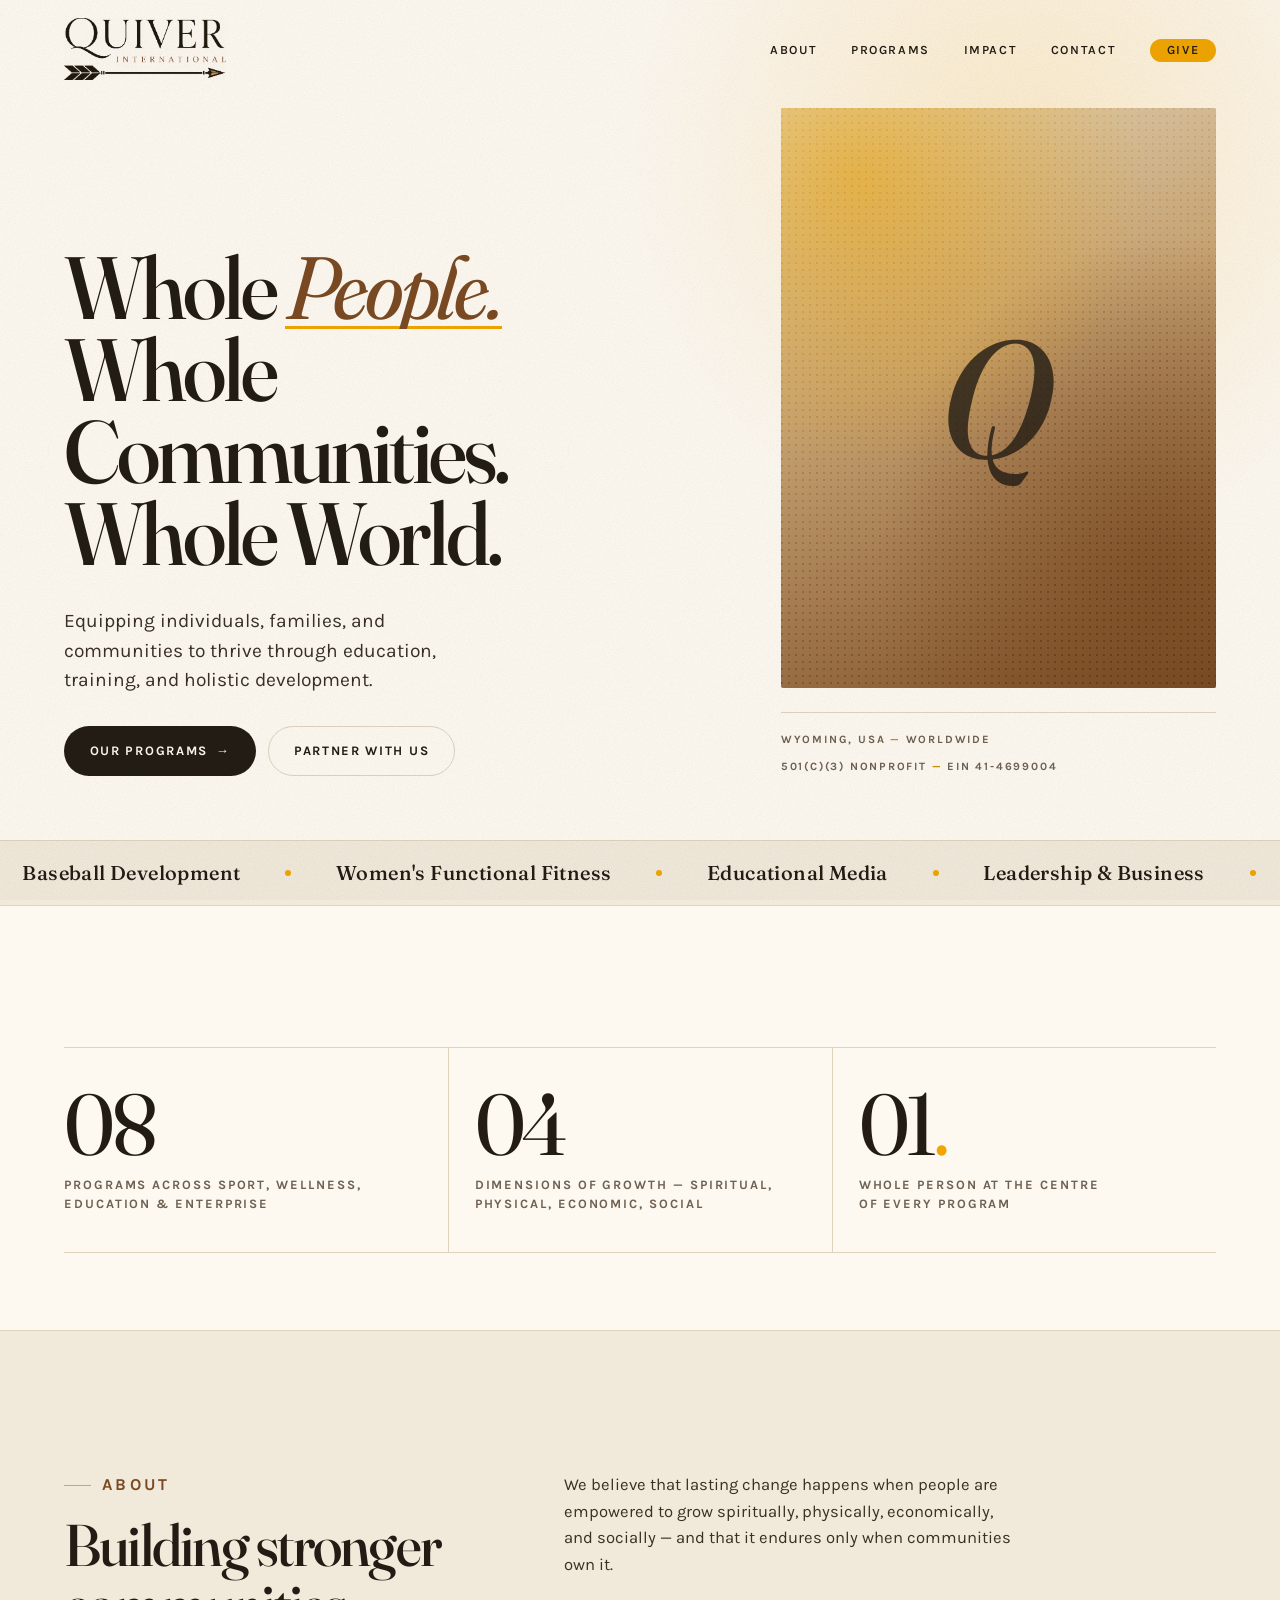
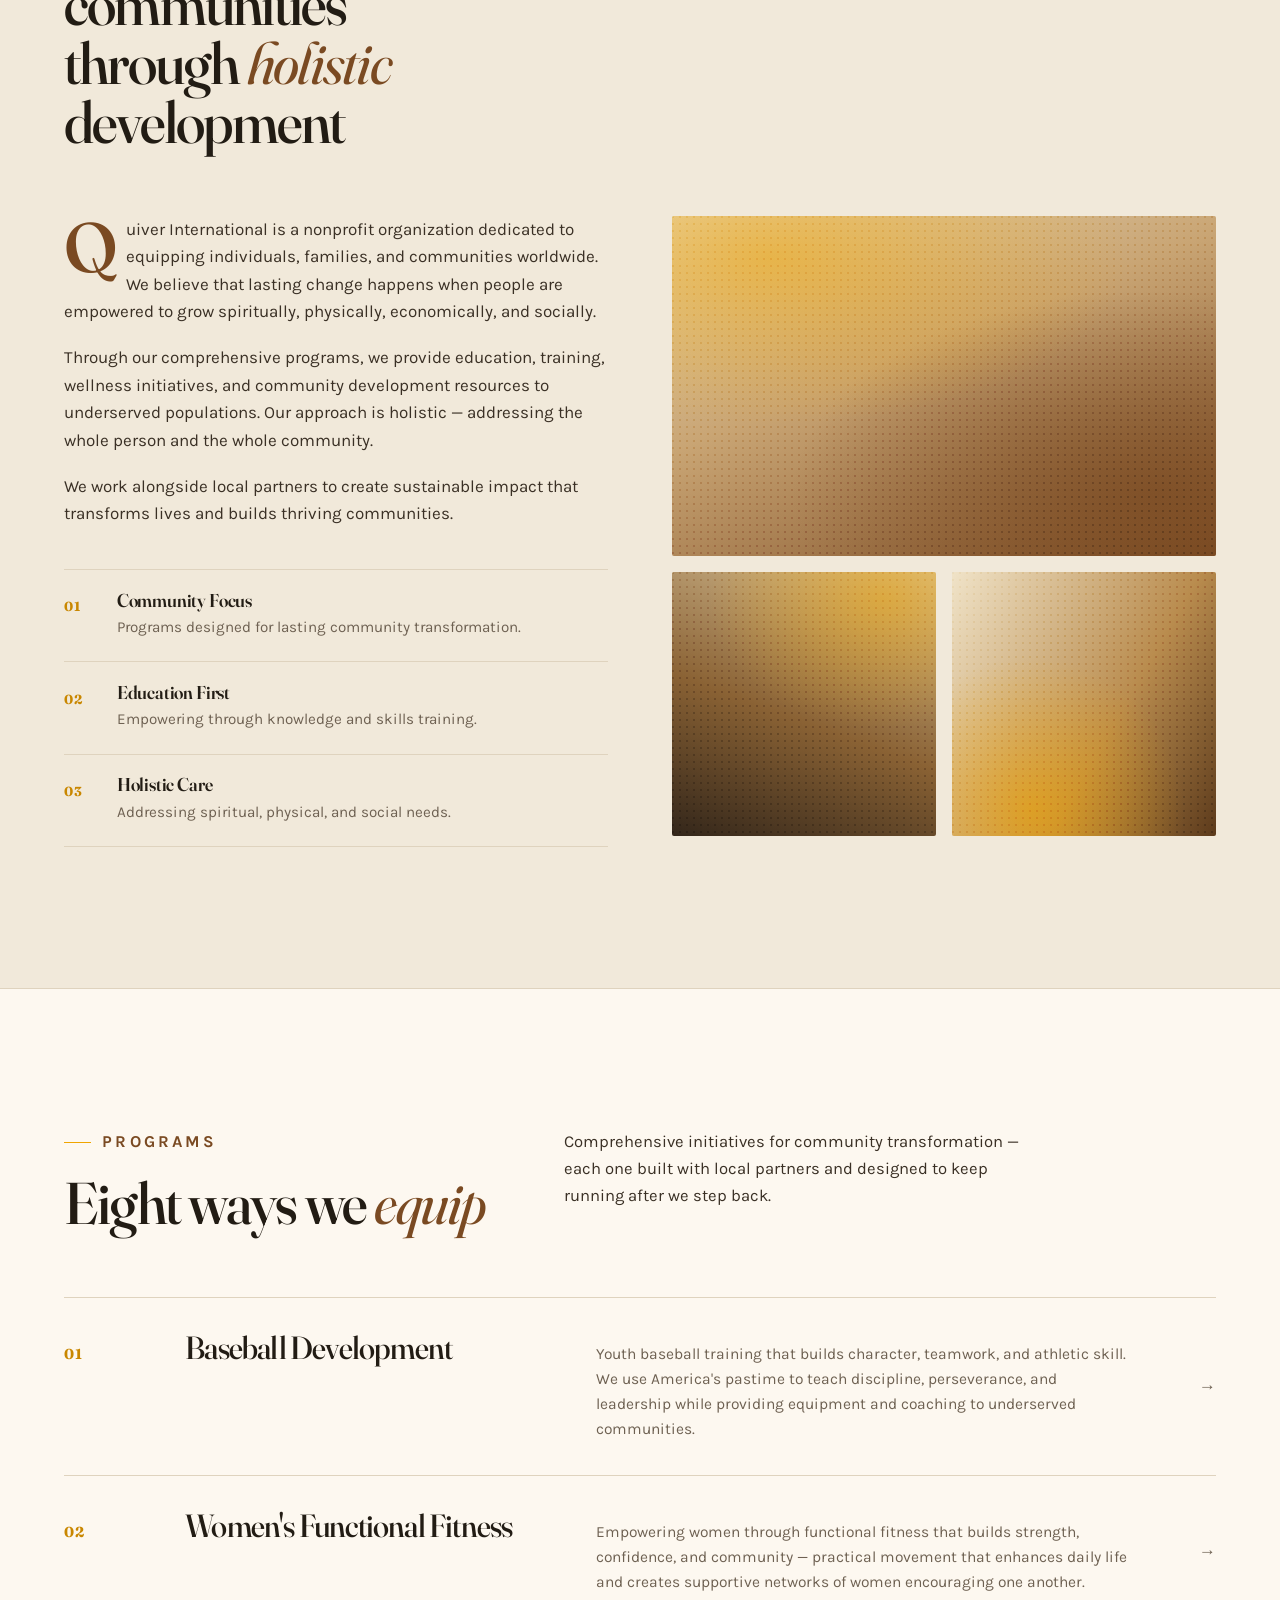
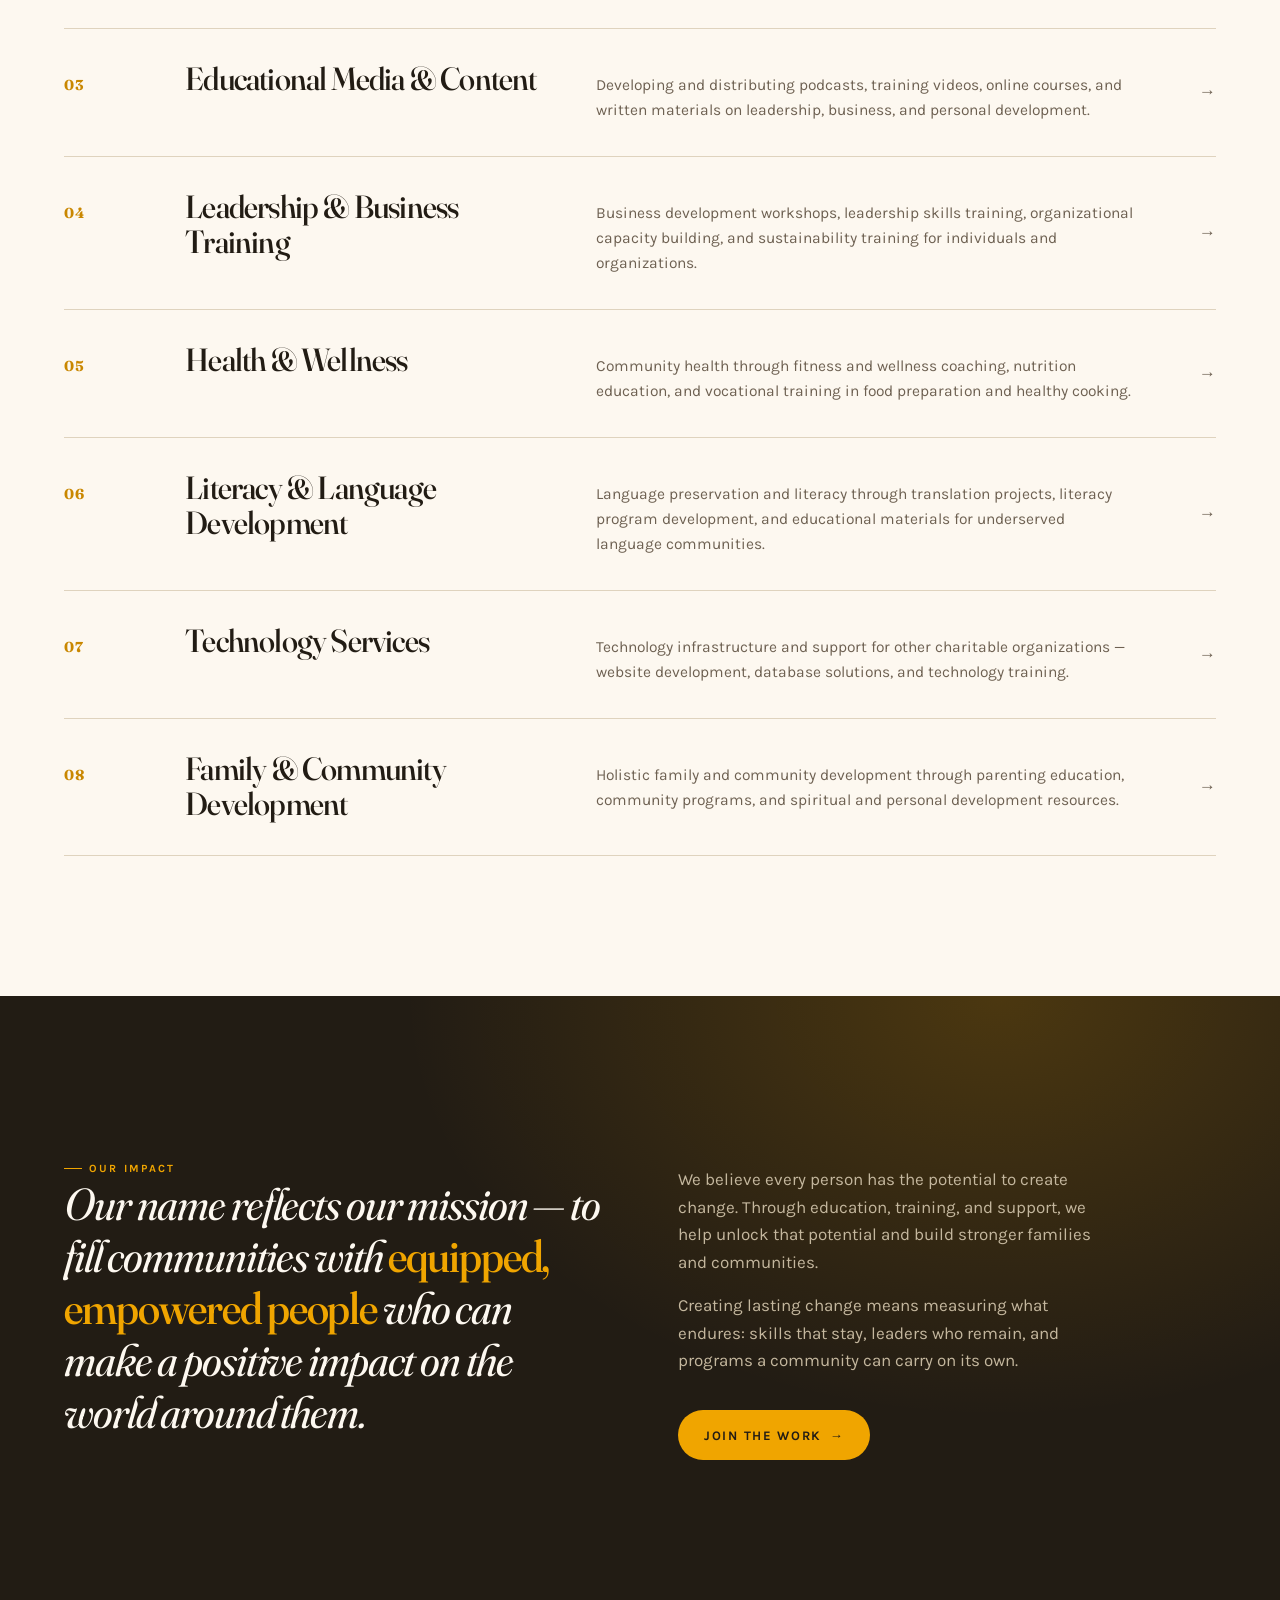
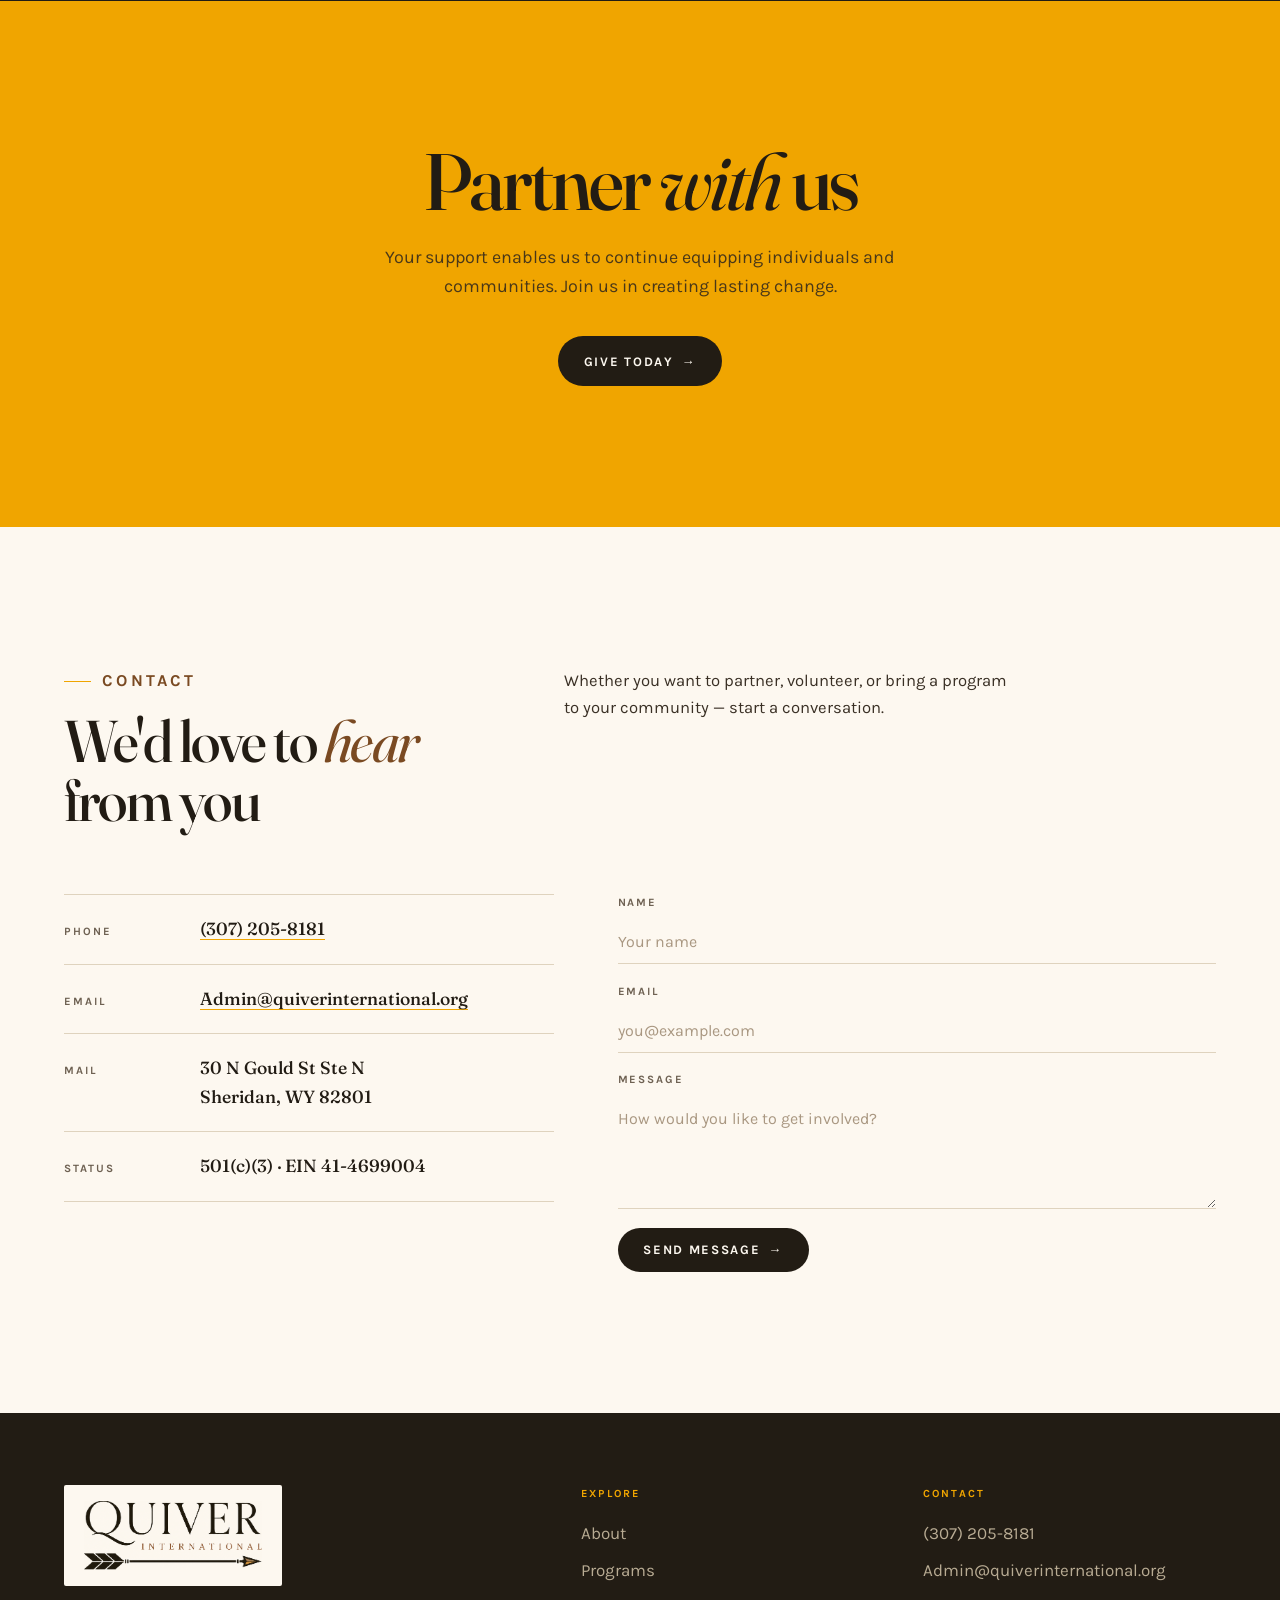
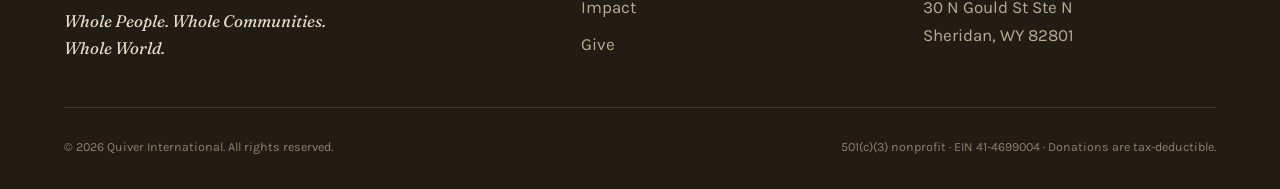
==== commit 4fd136ee: "Replace photo placeholders with brand art; add mailing address No photography will be used, so the l" ====
--- a/index.html
+++ b/index.html
@@ -58,7 +58,7 @@
 
     <div class="hero-side">
       <div class="plate plate-tall">
-        <span class="plate-tag">Photograph — hero</span>
+        <span class="plate-mono plate-mono-lg" aria-hidden="true">Q</span>
       </div>
       <div class="hero-meta">
         <div>Wyoming, USA <i>&mdash;</i> Worldwide</div>
@@ -138,9 +138,9 @@
       </div>
 
       <div class="about-visual rv">
-        <div class="plate plate-wide"><span class="plate-tag">Photograph — community</span></div>
-        <div class="plate plate-sq plate--b"><span class="plate-tag">Training</span></div>
-        <div class="plate plate-sq plate--c"><span class="plate-tag">Partners</span></div>
+        <div class="plate plate-wide"></div>
+        <div class="plate plate-sq plate--b"></div>
+        <div class="plate plate-sq plate--c"></div>
       </div>
     </div>
   </div>
@@ -251,7 +251,7 @@
       <div class="cinfo rv">
         <dl><dt>Phone</dt><dd><a href="tel:+13072058181">(307) 205-8181</a></dd></dl>
         <dl><dt>Email</dt><dd><a href="mailto:Admin@quiverinternational.org">Admin@quiverinternational.org</a></dd></dl>
-        <dl><dt>Location</dt><dd>Wyoming, USA</dd></dl>
+        <dl><dt>Mail</dt><dd>30 N Gould St Ste N<br>Sheridan, WY 82801</dd></dl>
         <dl><dt>Status</dt><dd>501(c)(3) &middot; EIN 41-4699004</dd></dl>
       </div>
 
@@ -294,7 +294,7 @@
         <ul>
           <li><a href="tel:+13072058181">(307) 205-8181</a></li>
           <li><a href="mailto:Admin@quiverinternational.org">Admin@quiverinternational.org</a></li>
-          <li>Wyoming, USA</li>
+          <li>30 N Gould St Ste N<br>Sheridan, WY 82801</li>
         </ul>
       </div>
     </div>
--- a/assets/css/site.css
+++ b/assets/css/site.css
@@ -174,7 +174,7 @@
 }
 .hero-meta i{font-style:normal;color:var(--saffron-dk)}
 
-/* ── photo plates (drop real photography in here) ───────── */
+/* ── texture plates (abstract brand art — site uses no photography) ── */
 .plate{
   position:relative;overflow:hidden;background:var(--cream-deep);
   border-radius:2px;isolation:isolate;
@@ -191,12 +191,14 @@
   background-image:radial-gradient(circle at 1px 1px, rgba(34,28,20,.9) 1px, transparent 0);
   background-size:7px 7px;
 }
-.plate-tag{
-  position:absolute;left:1rem;bottom:1rem;z-index:2;
-  font-size:.6rem;letter-spacing:.2em;text-transform:uppercase;font-weight:700;
-  color:var(--cream);background:rgba(34,28,20,.62);backdrop-filter:blur(6px);
-  padding:.5em .85em;border-radius:999px;
-}
+.plate-mono{
+  position:absolute;inset:0;z-index:2;display:flex;align-items:center;justify-content:center;
+  font-family:var(--display);font-style:italic;font-weight:500;
+  font-size:clamp(2.4rem,4.5vw,3.4rem);letter-spacing:.03em;color:var(--ink);
+  font-variation-settings:"opsz" 144,"SOFT" 30,"WONK" 1;
+}
+.plate-mono i{color:var(--brown);margin-inline:.16em}
+.plate-mono-lg{font-size:clamp(7rem,13vw,11rem);opacity:.8}
 .plate-tall{aspect-ratio:3/4}
 .plate-wide{aspect-ratio:16/10}
 .plate-sq{aspect-ratio:1}
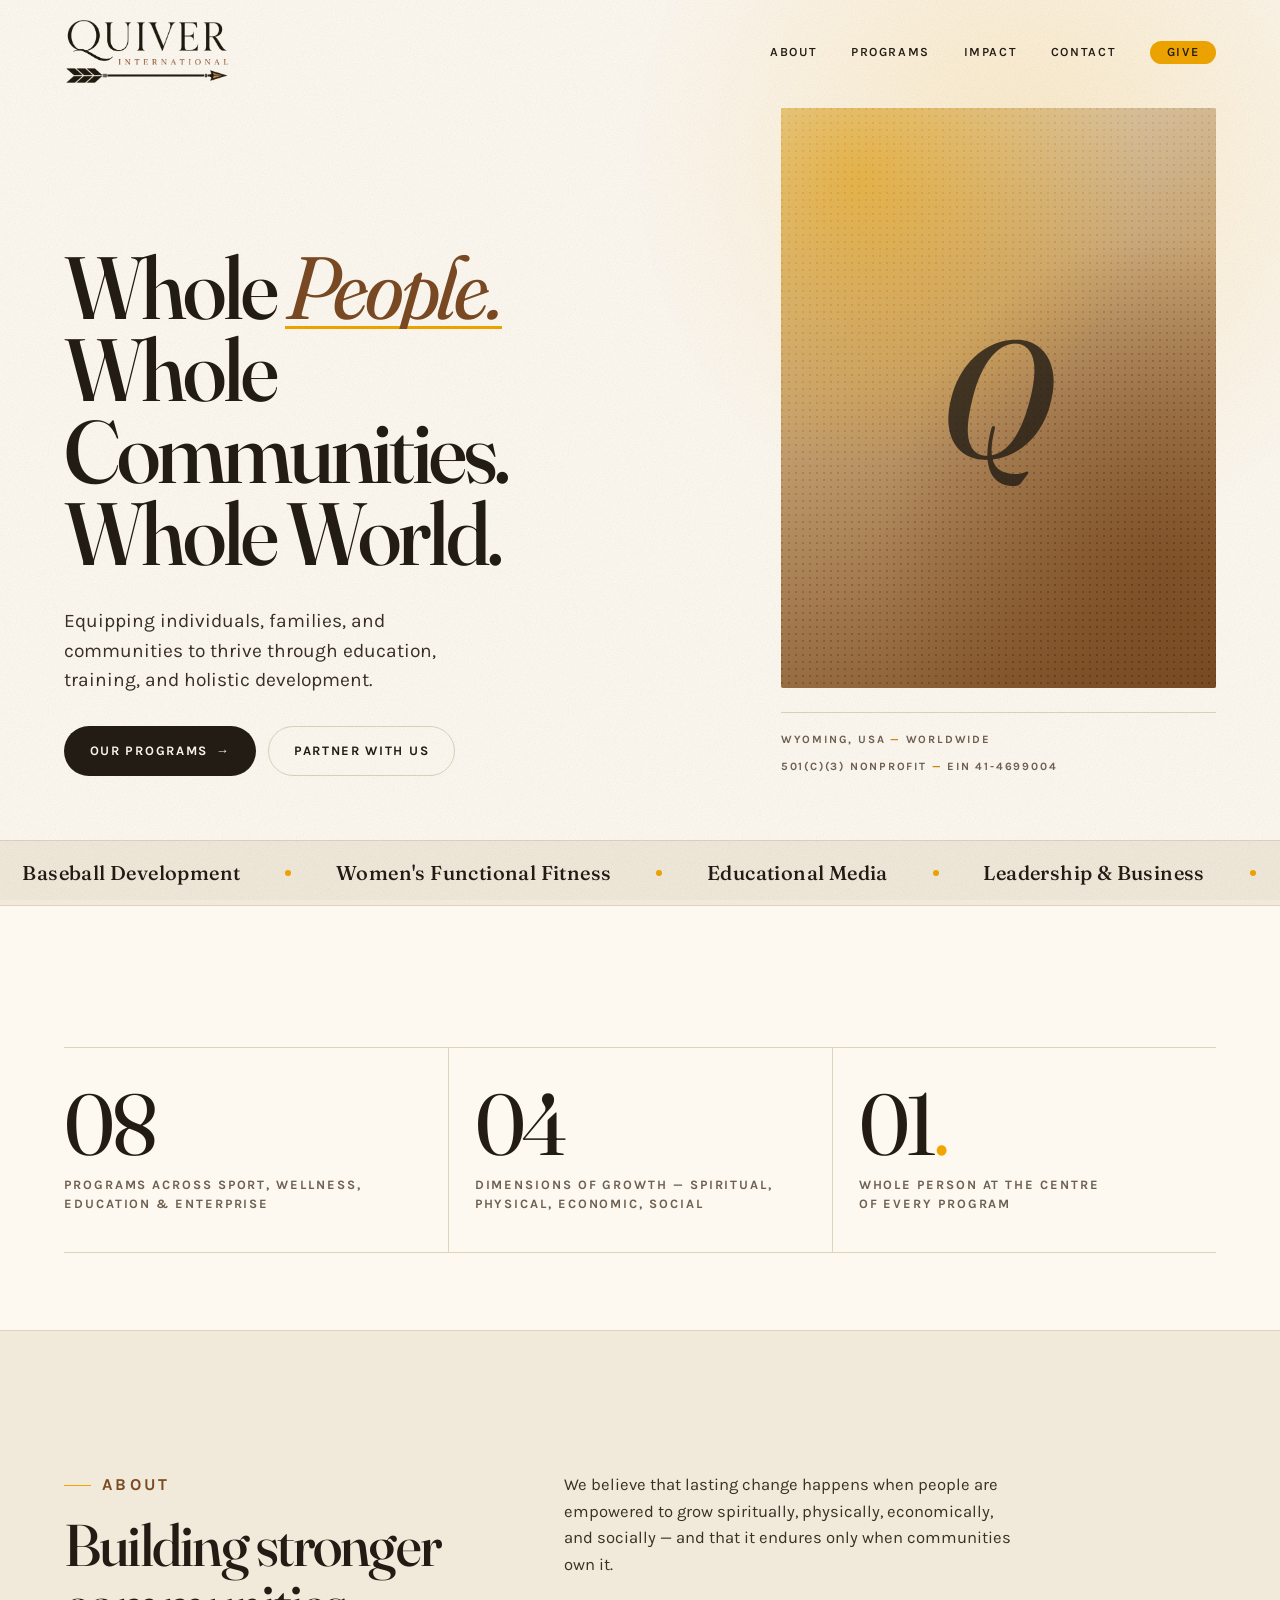
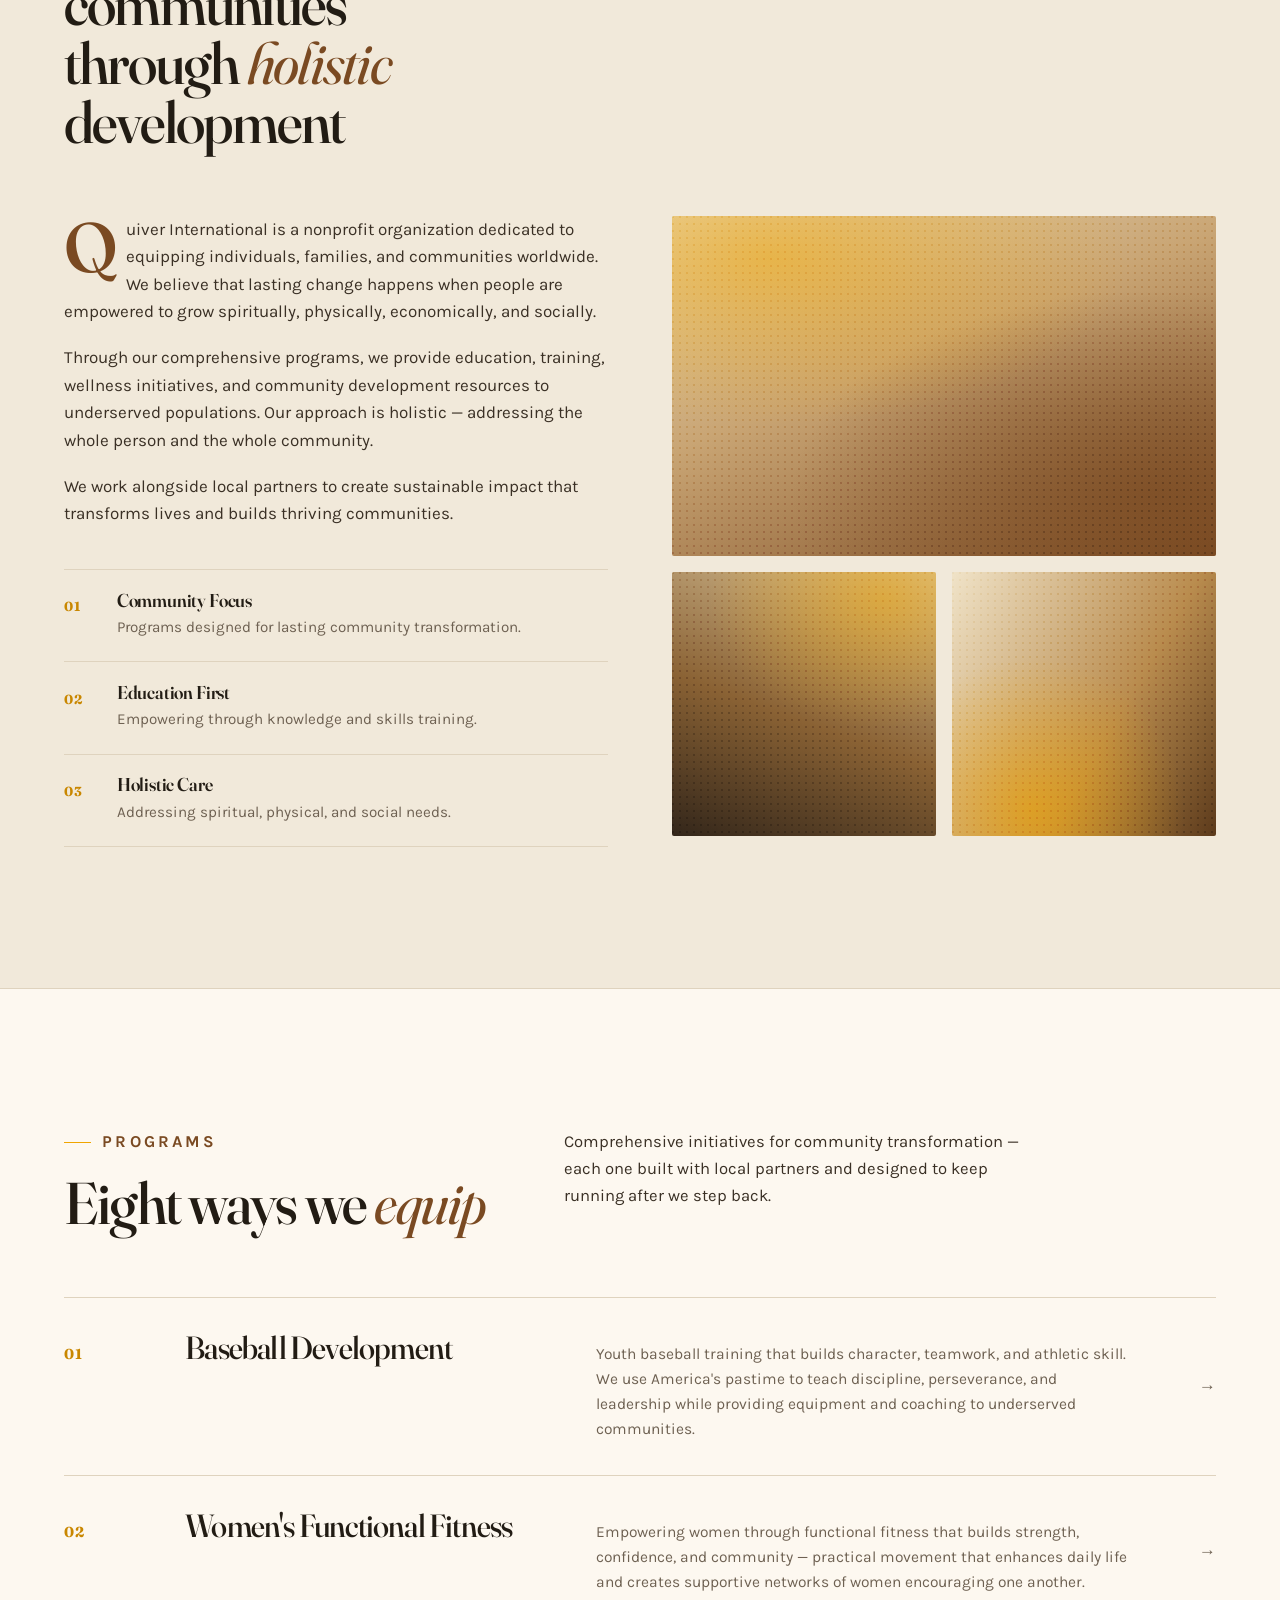
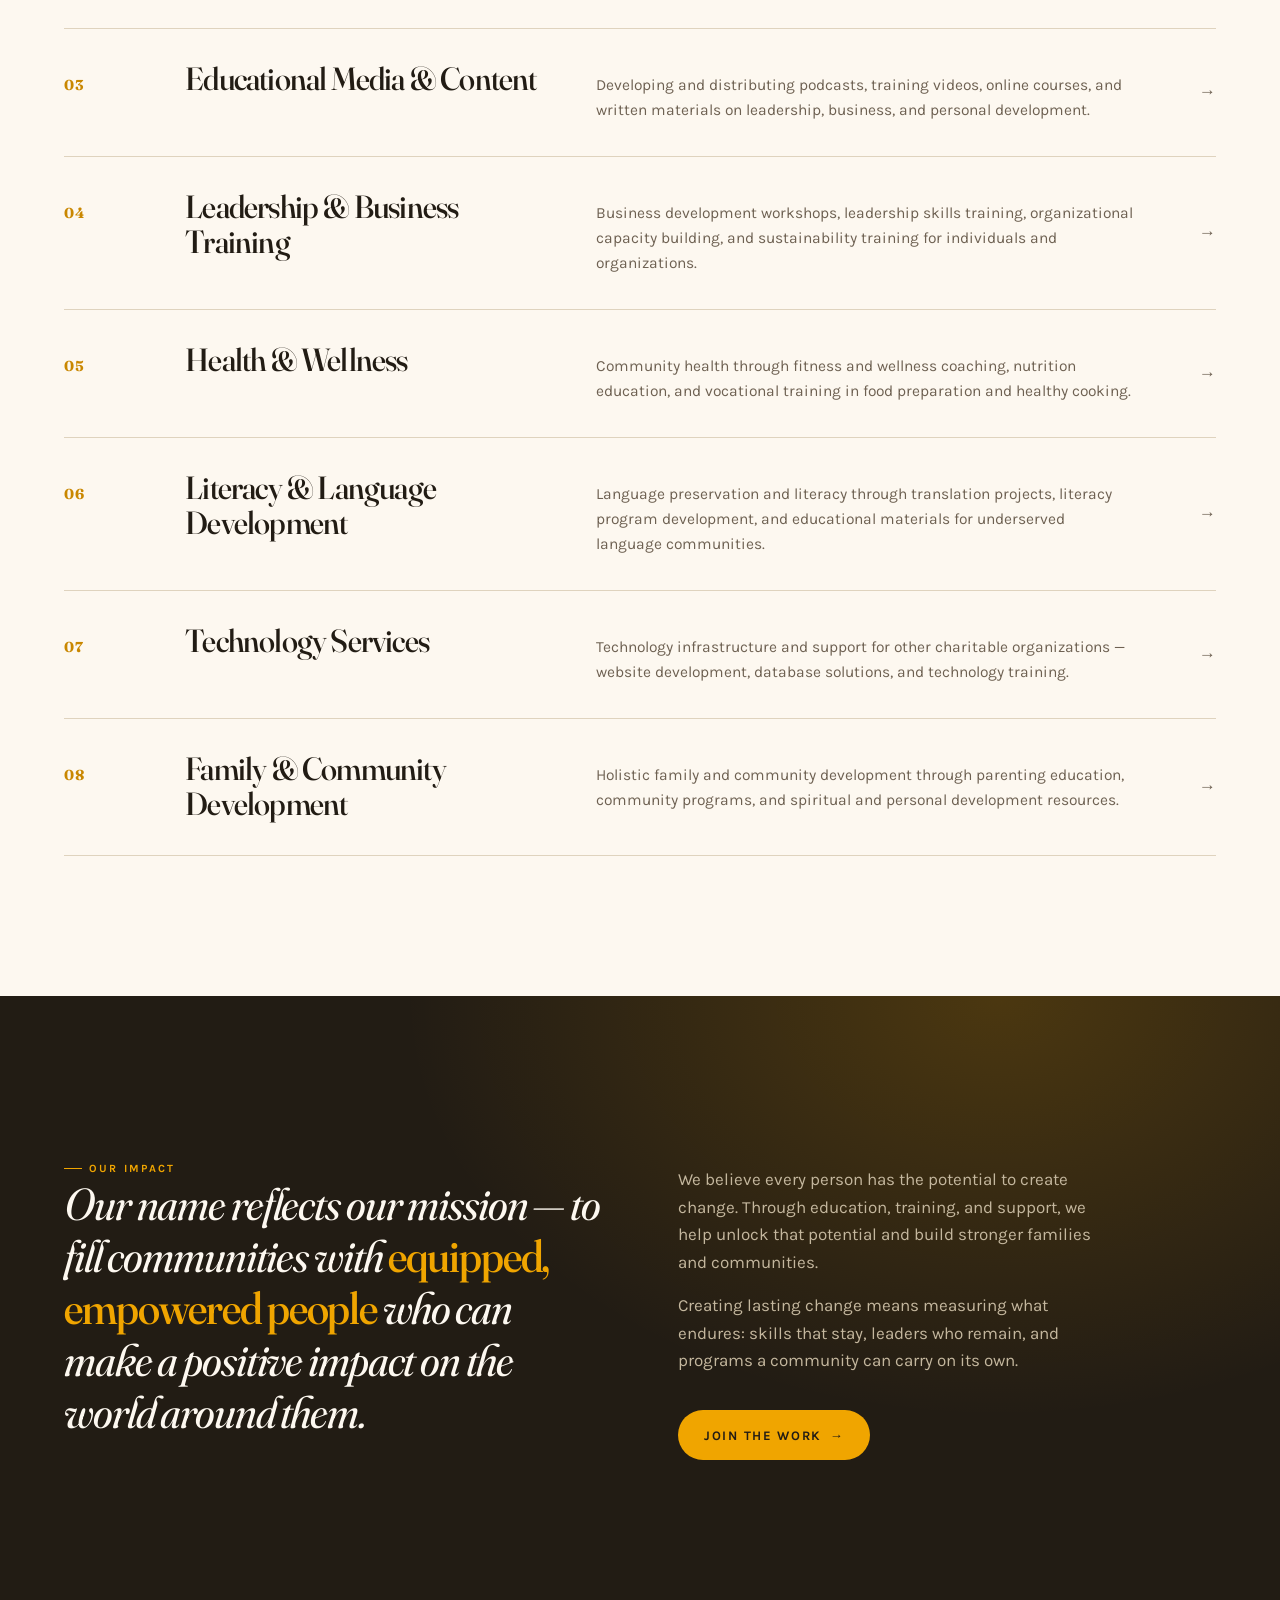
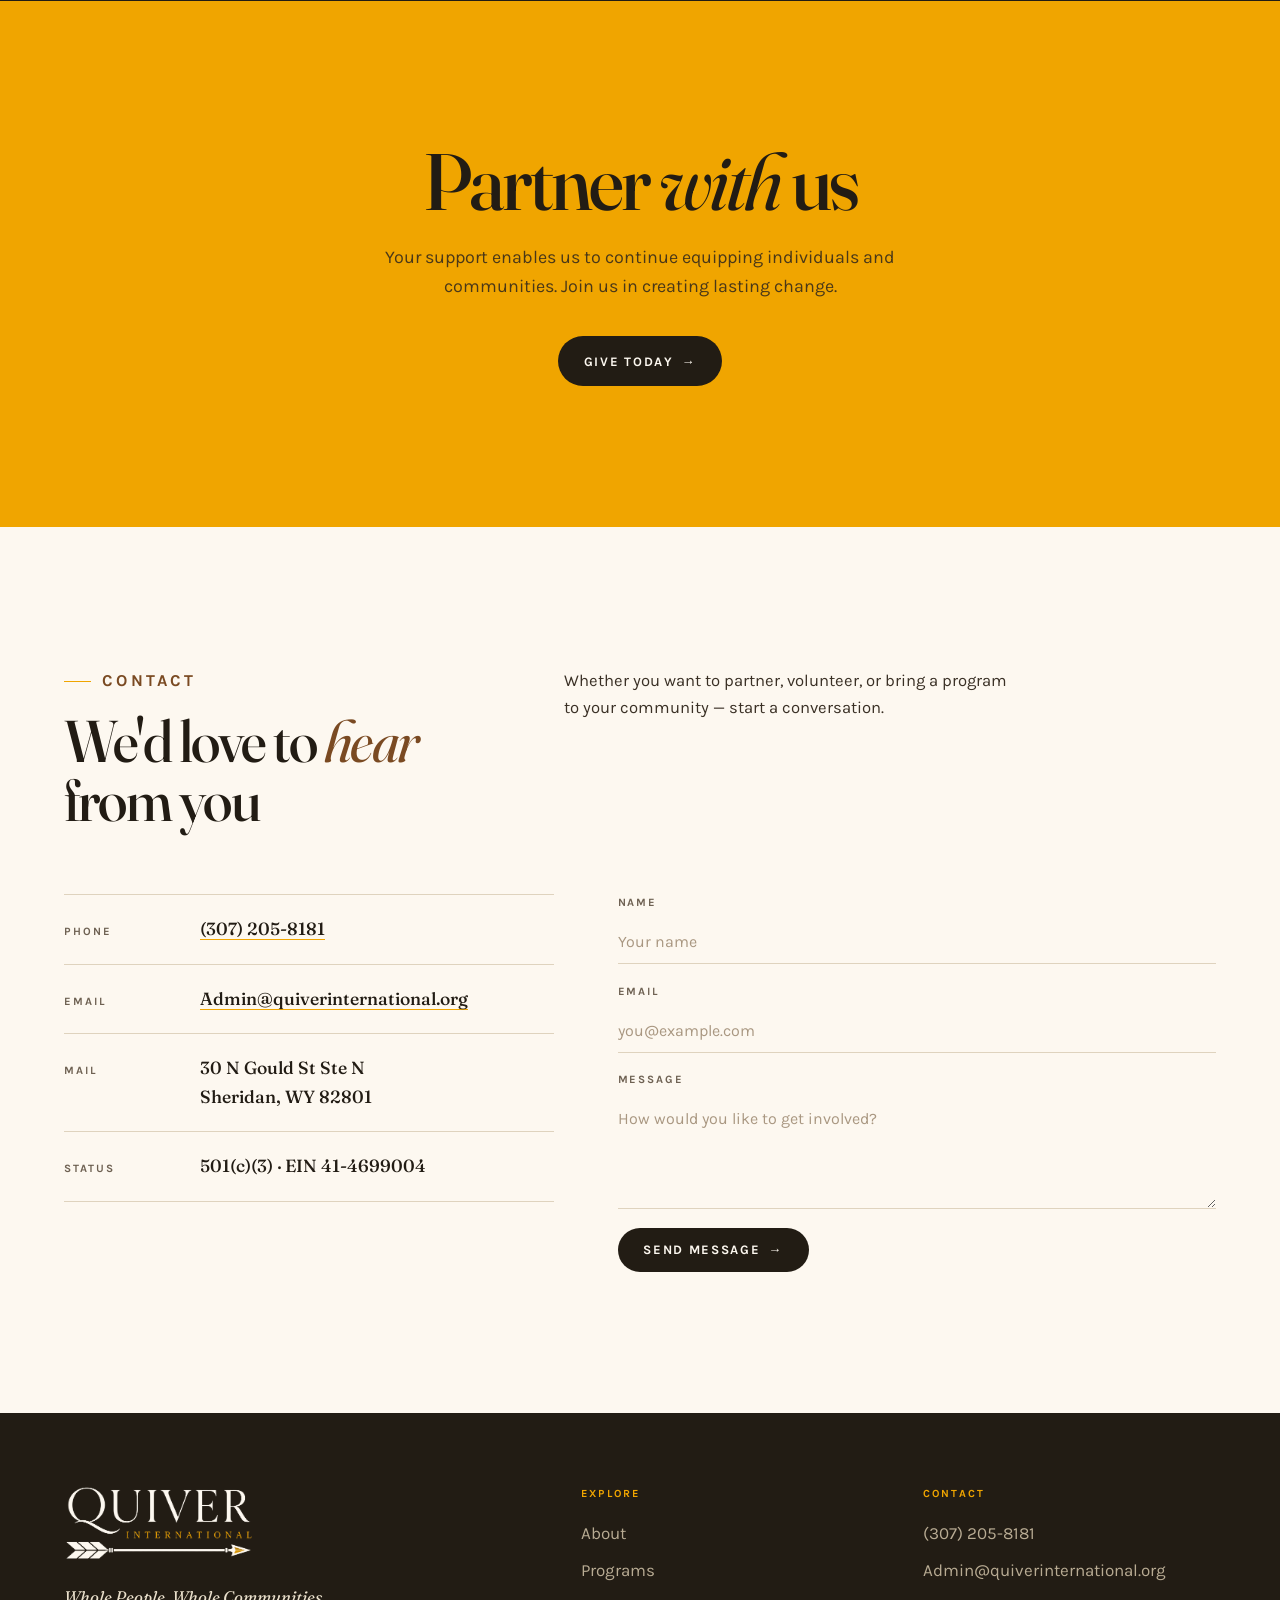
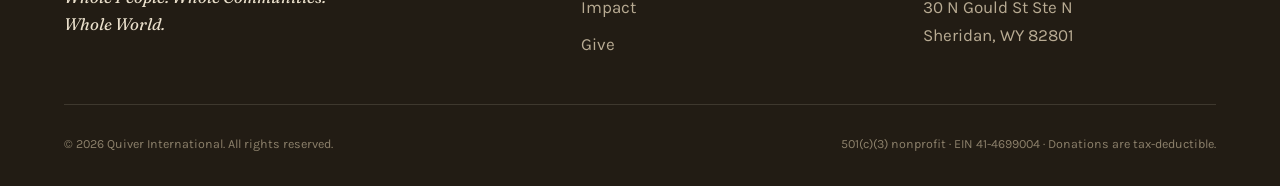
==== commit f8fedf8e: "Fix logo: transparent cropped marks for header and dark footer Replace the square cream-ground PNG a" ====
--- a/index.html
+++ b/index.html
@@ -19,7 +19,7 @@
 <header class="nav" id="nav">
   <div class="wrap nav-in">
     <a href="#top" class="brandmark" aria-label="Quiver International, home">
-      <img src="assets/images/quiver-international-logo.png" alt="Quiver International">
+      <img src="assets/images/quiver-logo.png" alt="Quiver International">
     </a>
 
     <nav>
@@ -276,7 +276,7 @@
     <div class="foot-grid">
       <div>
         <div class="foot-mark">
-          <span class="brandmark"><img src="assets/images/quiver-international-logo.png" alt="Quiver International"></span>
+          <span class="brandmark"><img src="assets/images/quiver-logo-light.png" alt="Quiver International"></span>
         </div>
         <p class="foot-tag">Whole People. Whole Communities. Whole World.</p>
       </div>
--- a/assets/css/site.css
+++ b/assets/css/site.css
@@ -93,14 +93,8 @@
 /* Supplied logo file, placed unmodified. The PNG is a centred 1019x394
    lockup inside a 1254x1254 square; the wrapper crops the padding in CSS
    so the source file is never altered. */
-.brandmark{
-  position:relative;display:block;overflow:hidden;z-index:2;
-  aspect-ratio:2.5863;width:clamp(132px,13vw,162px);flex:none;
-}
-.brandmark img{
-  position:absolute;left:50%;top:50%;width:123.06%;max-width:none;
-  transform:translate(-50.36%,-49.28%);
-}
+.brandmark{display:block;width:clamp(140px,13vw,176px);flex:none;z-index:2;position:relative}
+.brandmark img{width:100%;height:auto}
 
 .nav-links{display:flex;align-items:center;gap:2.1rem;list-style:none}
 .nav-links a{
@@ -337,10 +331,9 @@
 /* ── footer ────────────────────────────────────────────── */
 footer{background:var(--ink);color:#B8AB93;padding-block:clamp(3rem,6vw,4.5rem) 2rem}
 .foot-grid{display:grid;grid-template-columns:1.6fr 1fr 1fr;gap:clamp(2rem,4vw,3rem);padding-bottom:2.8rem;border-bottom:1px solid rgba(233,223,203,.14)}
-/* the logo ships with its cream ground baked in, so on the dark footer it
-   sits on a deliberate cream plate rather than being recoloured */
-.foot-mark{background:var(--cream);padding:1rem 1.25rem;width:max-content;border-radius:2px}
-.foot-mark .brandmark{width:clamp(150px,16vw,178px)}
+/* footer uses the light (cream-ink) logo on transparent ground */
+.foot-mark{width:max-content}
+.foot-mark .brandmark{width:clamp(160px,16vw,190px)}
 .foot-tag{margin-top:1.4rem;font-family:var(--display);font-style:italic;font-size:1.05rem;color:#E9DFCB;max-width:26ch}
 footer h5{font-size:.68rem;letter-spacing:.19em;text-transform:uppercase;color:var(--saffron);font-weight:700;margin-bottom:1.1rem;font-family:var(--sans)}
 footer ul{list-style:none;display:grid;gap:.6rem}
